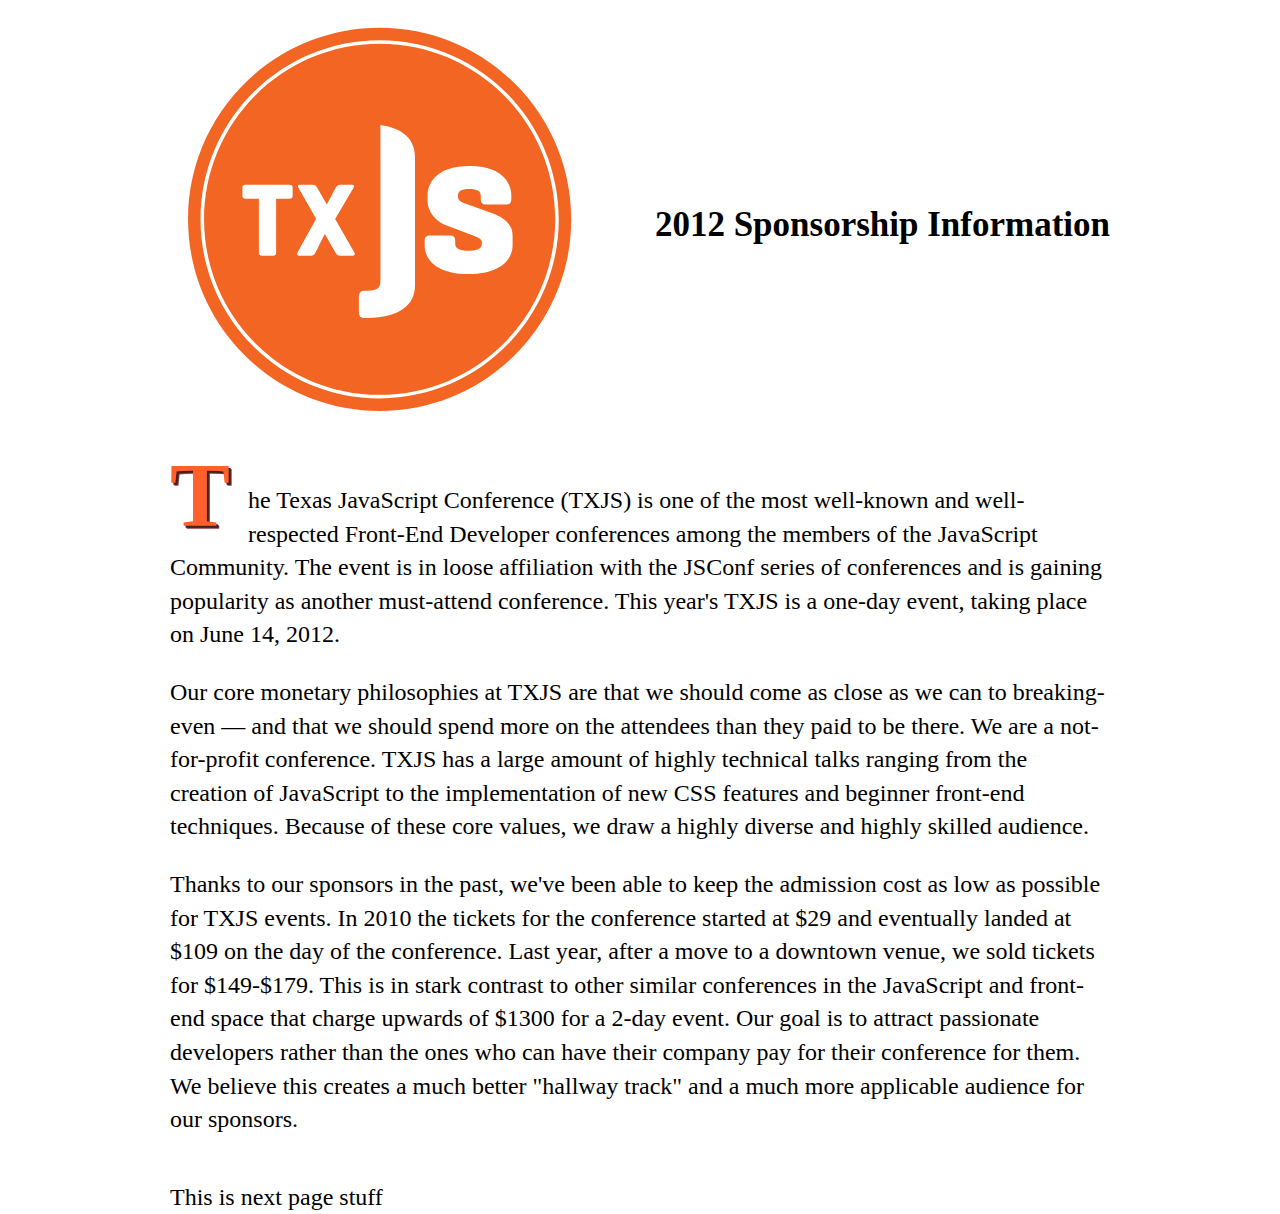
==== sponsordoc/index.html @ 835ea8bd "Adding sponsor doc to site folder" ====
<!DocType html>
<html lang="en">
  <head>
    <meta charset=utf-8 />
    <title>Sponsor doc</title>
    <style text="text/css">
      body {
        width: 960px;
        margin: 0 auto;
        font-family: "geogrotesque";
        font-weight: 300;
        font-size: 24px;
        line-height:1.4;
      }
      #txjslogo {
        width: 400px;
        height: 400px;
        margin: 20px;
        float: left;
        display: block;
        -webkit-transition:all 0.5s ease-out;
        -moz-transition:all 0.5s ease-out;
        -ms-transition:all 0.5s ease-out;
        -o-transition:all 0.5s ease-out;
        transition:all 0.5s ease-out;
      }
      #txjslogo:hover {
        -webkit-transform:rotate(360deg);
        -moz-transform:rotate(360deg);
        -ms-transform:rotate(360deg);
        -o-transform:rotate(360deg);
        transform:rotate(360deg);
      }
      h1 {
        margin-top: 200px;
        display: block;
        float: right;
        font-size: 35px;
        padding-right: 10px;
      }
      #top {
        clear: both;
        padding: 20px 10px;
      }
      #types {
        clear: both;
        padding: 0 10px;
      }
      #firstp:first-letter {
        font-size:      375%;
        float:          left;
        margin-right:   0.2em;
        margin-top: -51px;
        margin-bottom:-30px;
        color:#FF602C;
        font-weight: bold;
        text-shadow: 2px 2px 0 #451F1F, 3px 3px 0 #893E3E;
      }
      .pbr {
        page-break-after: always;
      }
    </style>
  </head>
  <body>
    <svg version="1.1" id="txjslogo" xmlns="http://www.w3.org/2000/svg" xmlns:xlink="http://www.w3.org/1999/xlink" x="0px" y="0px"
         width="400px" height="400px" viewBox="0 0 197.14 197.15" enable-background="new 0 0 197.14 197.15" xml:space="preserve">
      <g>
              <path fill="#FFFFFF" d="M98.392-0.344c-54.437,0-98.571,44.13-98.571,98.571c0,54.44,44.135,98.57,98.571,98.57
                      c54.44,0,98.571-44.13,98.571-98.57C196.963,43.786,152.832-0.344,98.392-0.344"/>
              <path fill="#F26522" d="M98.392,3.799c-52.148,0-94.428,42.275-94.428,94.428c0,52.15,42.279,94.426,94.428,94.426
                      c52.152,0,94.428-42.276,94.428-94.426C192.819,46.074,150.544,3.799,98.392,3.799 M98.392,186.503
                      c-48.753,0-88.275-39.523-88.275-88.278S49.638,9.949,98.392,9.947c48.754,0.002,88.275,39.524,88.279,88.278
                      C186.667,146.979,147.146,186.503,98.392,186.503 M159.58,37.037c-15.66-15.66-37.29-25.345-61.188-25.345
                      c-23.898,0.002-45.524,9.685-61.188,25.345C21.543,52.7,11.862,74.328,11.862,98.225c0,23.899,9.681,45.525,25.341,61.191
                      c15.664,15.66,37.29,25.343,61.188,25.343s45.528-9.683,61.188-25.343c15.659-15.666,25.343-37.292,25.343-61.191
                      C184.923,74.328,175.239,52.7,159.58,37.037 M55.512,86.597c0,1.079-0.466,1.492-1.542,1.492h-6.592v26.505
                      c0,1.085-0.36,1.55-1.44,1.55h-5.56c-1.081,0-1.491-0.465-1.491-1.55V88.089h-6.59c-1.082,0-1.543-0.413-1.543-1.492v-4.014
                      c0-1.082,0.461-1.442,1.543-1.442H53.97c1.076,0,1.542,0.361,1.542,1.442V86.597z M85.158,116.144h-6.383
                      c-1.083,0-1.699-0.725-2.163-1.55l-5.25-9.106l-4.581,9.106c-0.411,0.825-1.083,1.55-2.161,1.55h-5.973
                      c-1.032,0-1.083-0.981-0.617-1.803l9.06-16.37l-8.649-15.133c-0.514-0.875-0.461-1.698,0.617-1.698h6.385
                      c1.081,0,1.698,0.616,2.213,1.542l4.682,8.237l4.376-8.237c0.465-0.874,1.133-1.542,2.213-1.542H84.8
                      c1.078,0,1.234,0.668,0.718,1.542L76.46,98.076l9.469,16.518C86.39,115.419,86.24,116.144,85.158,116.144 M115.815,130.792
                      c0,9.805-7.842,16.099-23.425,16.099h-1.135c-2.167,0-3.094-0.825-3.094-2.992v-7.326c0-2.167,0.927-3.096,3.094-3.096h1.135
                      c4.229,0,6.399-1.135,6.399-4.542V69.294c0-0.029-0.004-0.055-0.004-0.081V51.761c11.32,1.536,17.029,7.325,17.029,15.676V130.792z
                       M142.147,125.222c-15.789,0-21.563-7.225-21.563-14.035v-2.165c0-1.96,0.721-2.785,2.782-2.785h9.493
                      c2.067,0,2.788,0.825,2.788,2.785v1.443c0,2.785,3.402,3.304,6.5,3.304s6.606-0.519,6.606-3.304v-0.929
                      c0-1.34-0.826-1.959-4.024-3.197l-14.551-5.571c-3.82-1.447-8.154-6.192-8.154-11.25v-2.888c0-6.81,4.955-14.652,20.64-14.652
                      c15.684,0,20.637,7.842,20.637,14.652v1.444c0,2.064-0.721,2.89-2.888,2.89h-9.392c-2.063,0-2.784-0.826-2.784-2.89v-1.444
                      c0-2.787-2.788-3.303-5.675-3.303c-2.891,0-5.574,0.516-5.574,3.303v0.516c0,1.548,1.136,2.372,2.167,2.787l14.448,5.159
                      c6.911,2.478,10.318,6.19,10.318,11.146v4.95C163.922,117.997,157.938,125.222,142.147,125.222"/>
      </g>
    </svg>
    <h1>2012 Sponsorship Information</h1>
    <div id="top" class="pbr">
      <p id="firstp">
      The Texas JavaScript Conference (TXJS) is one of the most well-known and well-respected Front-End Developer conferences
      among the members of the JavaScript Community. The event is in loose affiliation with the JSConf series of conferences and is gaining
      popularity as another must-attend conference. This year's TXJS is a one-day event, taking place on <b>June 14, 2012</b>.
      </p>
      <p>
      Our core monetary philosophies at TXJS are that we should come as close as we can to breaking-even &mdash; and that we should spend more
      on the attendees than they paid to be there. We are a not-for-profit conference. TXJS has a large amount of highly technical 
      talks ranging from the creation of JavaScript to the implementation of new CSS features and beginner front-end techniques. Because 
      of these core values, we draw a highly diverse and highly skilled audience.
      </p>
      <p>
      Thanks to our sponsors in the past, we've been able to keep the admission cost as low as possible for TXJS events. In 2010
      the tickets for the conference started at $29 and eventually landed at $109 on the day of the conference. Last year, after
      a move to a downtown venue, we sold tickets for $149-$179. This is in stark contrast to other similar conferences in the
      JavaScript and front-end space that charge upwards of $1300 for a 2-day event. Our goal is to attract passionate developers
      rather than the ones who can have their company pay for their conference for them. We believe this creates a much better
      "hallway track" and a much more applicable audience for our sponsors.
      </p>
    </div>
    <div id="types" class="pbr">
      This is next page stuff
    </div>
  </body>
</html>
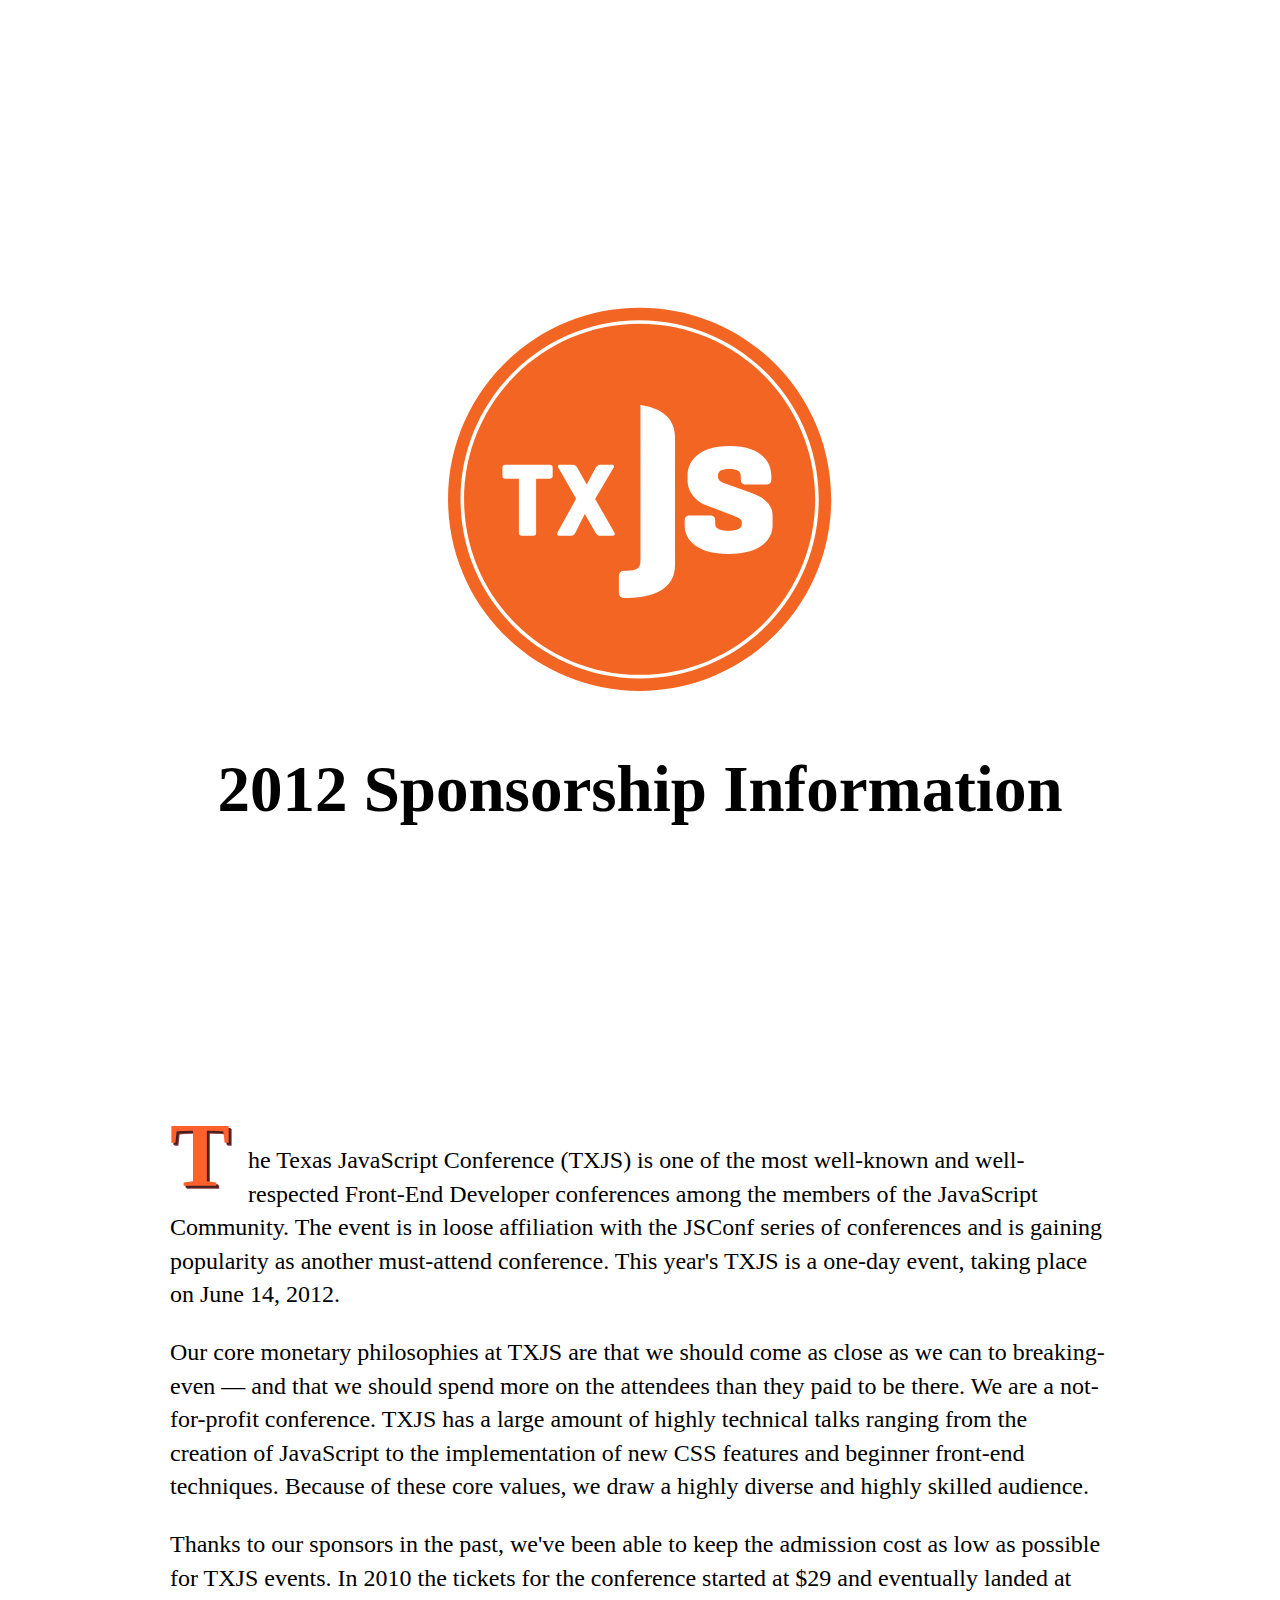
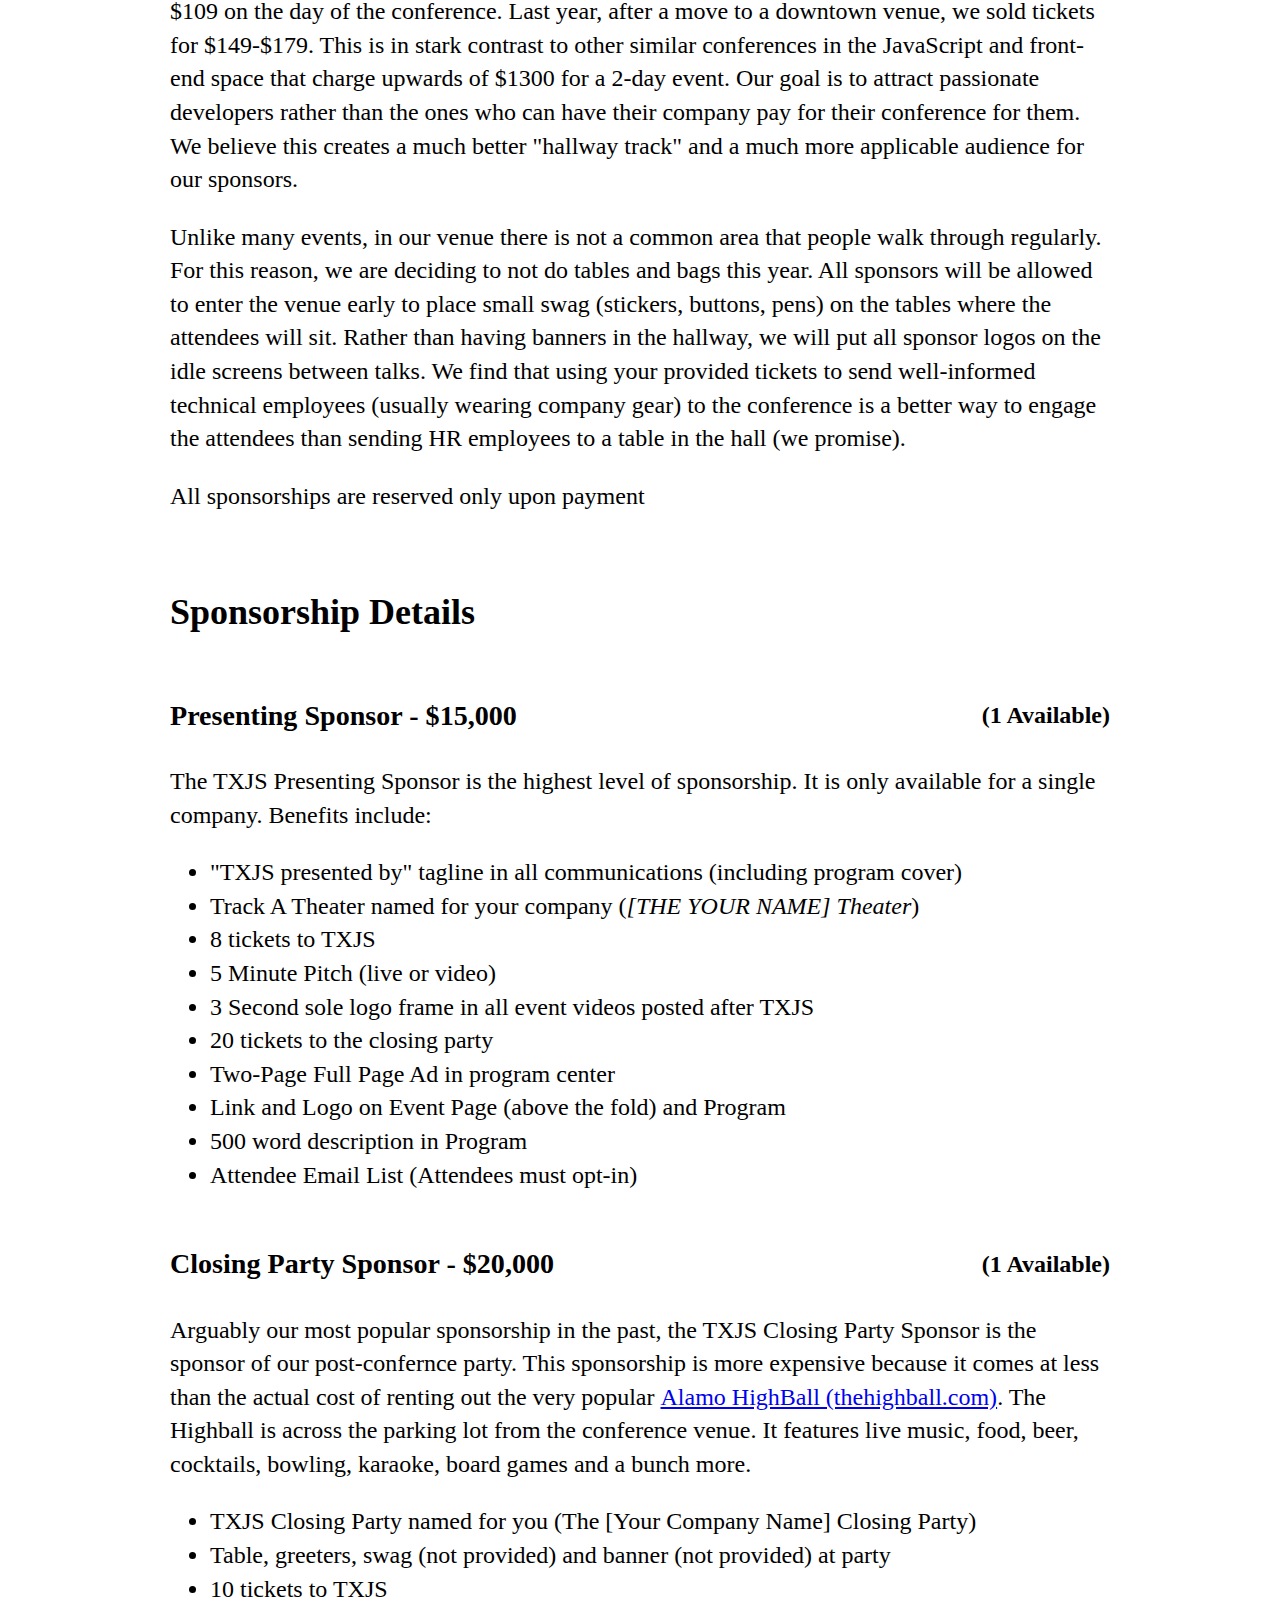
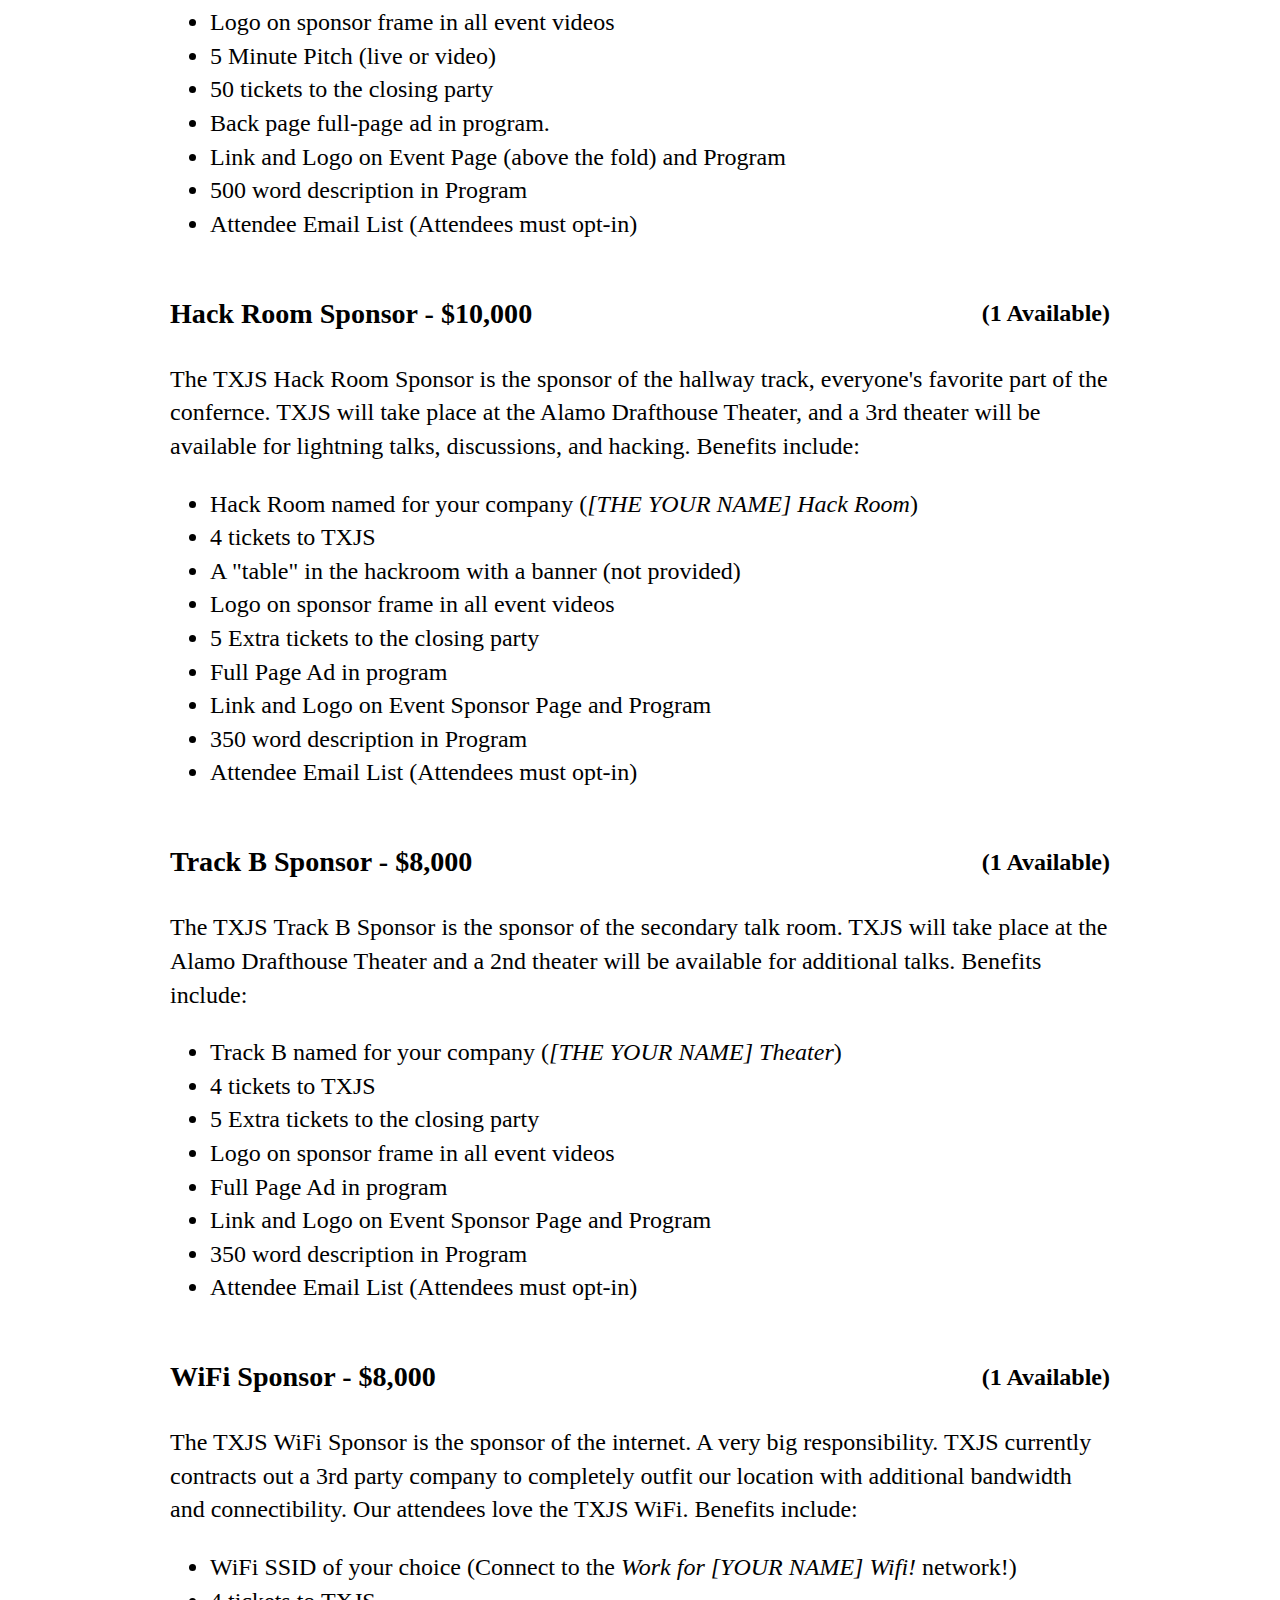
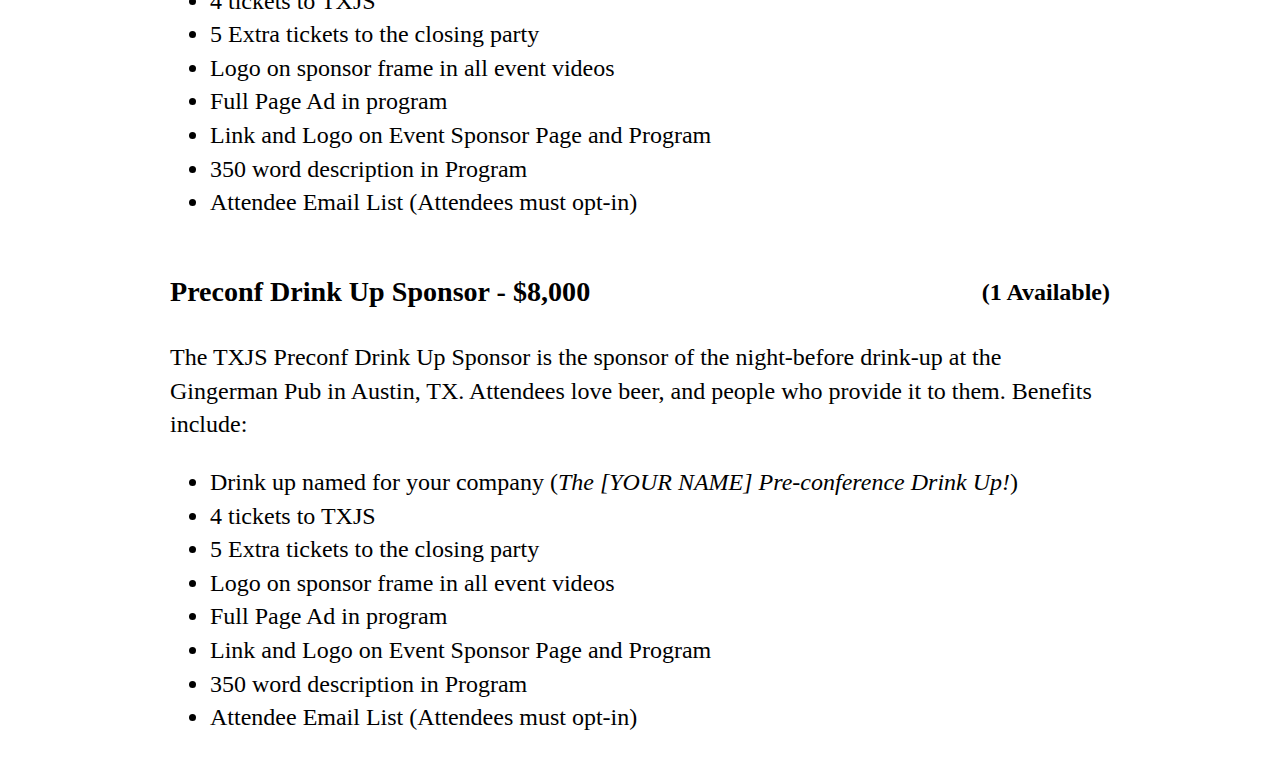
==== commit 1dad7075: "More sponsordoc info" ====
--- a/sponsordoc/index.html
+++ b/sponsordoc/index.html
@@ -15,8 +15,7 @@
       #txjslogo {
         width: 400px;
         height: 400px;
-        margin: 20px;
-        float: left;
+        margin: 20px auto;
         display: block;
         -webkit-transition:all 0.5s ease-out;
         -moz-transition:all 0.5s ease-out;
@@ -32,11 +31,16 @@
         transform:rotate(360deg);
       }
       h1 {
-        margin-top: 200px;
         display: block;
+        font-size: 65px;
+        text-align: center;
+        clear: both;
+      }
+      h3 {
+        float: left;
+      }
+      h4 {
         float: right;
-        font-size: 35px;
-        padding-right: 10px;
       }
       #top {
         clear: both;
@@ -56,41 +60,52 @@
         font-weight: bold;
         text-shadow: 2px 2px 0 #451F1F, 3px 3px 0 #893E3E;
       }
+      #pg1 {
+        display: block;
+        height: 800px;
+        margin-top: 300px;
+      }
+      .type p {
+        clear: both;
+        margin-top: 20px;
+      }
       .pbr {
         page-break-after: always;
       }
     </style>
   </head>
   <body>
-    <svg version="1.1" id="txjslogo" xmlns="http://www.w3.org/2000/svg" xmlns:xlink="http://www.w3.org/1999/xlink" x="0px" y="0px"
-         width="400px" height="400px" viewBox="0 0 197.14 197.15" enable-background="new 0 0 197.14 197.15" xml:space="preserve">
-      <g>
-              <path fill="#FFFFFF" d="M98.392-0.344c-54.437,0-98.571,44.13-98.571,98.571c0,54.44,44.135,98.57,98.571,98.57
-                      c54.44,0,98.571-44.13,98.571-98.57C196.963,43.786,152.832-0.344,98.392-0.344"/>
-              <path fill="#F26522" d="M98.392,3.799c-52.148,0-94.428,42.275-94.428,94.428c0,52.15,42.279,94.426,94.428,94.426
-                      c52.152,0,94.428-42.276,94.428-94.426C192.819,46.074,150.544,3.799,98.392,3.799 M98.392,186.503
-                      c-48.753,0-88.275-39.523-88.275-88.278S49.638,9.949,98.392,9.947c48.754,0.002,88.275,39.524,88.279,88.278
-                      C186.667,146.979,147.146,186.503,98.392,186.503 M159.58,37.037c-15.66-15.66-37.29-25.345-61.188-25.345
-                      c-23.898,0.002-45.524,9.685-61.188,25.345C21.543,52.7,11.862,74.328,11.862,98.225c0,23.899,9.681,45.525,25.341,61.191
-                      c15.664,15.66,37.29,25.343,61.188,25.343s45.528-9.683,61.188-25.343c15.659-15.666,25.343-37.292,25.343-61.191
-                      C184.923,74.328,175.239,52.7,159.58,37.037 M55.512,86.597c0,1.079-0.466,1.492-1.542,1.492h-6.592v26.505
-                      c0,1.085-0.36,1.55-1.44,1.55h-5.56c-1.081,0-1.491-0.465-1.491-1.55V88.089h-6.59c-1.082,0-1.543-0.413-1.543-1.492v-4.014
-                      c0-1.082,0.461-1.442,1.543-1.442H53.97c1.076,0,1.542,0.361,1.542,1.442V86.597z M85.158,116.144h-6.383
-                      c-1.083,0-1.699-0.725-2.163-1.55l-5.25-9.106l-4.581,9.106c-0.411,0.825-1.083,1.55-2.161,1.55h-5.973
-                      c-1.032,0-1.083-0.981-0.617-1.803l9.06-16.37l-8.649-15.133c-0.514-0.875-0.461-1.698,0.617-1.698h6.385
-                      c1.081,0,1.698,0.616,2.213,1.542l4.682,8.237l4.376-8.237c0.465-0.874,1.133-1.542,2.213-1.542H84.8
-                      c1.078,0,1.234,0.668,0.718,1.542L76.46,98.076l9.469,16.518C86.39,115.419,86.24,116.144,85.158,116.144 M115.815,130.792
-                      c0,9.805-7.842,16.099-23.425,16.099h-1.135c-2.167,0-3.094-0.825-3.094-2.992v-7.326c0-2.167,0.927-3.096,3.094-3.096h1.135
-                      c4.229,0,6.399-1.135,6.399-4.542V69.294c0-0.029-0.004-0.055-0.004-0.081V51.761c11.32,1.536,17.029,7.325,17.029,15.676V130.792z
-                       M142.147,125.222c-15.789,0-21.563-7.225-21.563-14.035v-2.165c0-1.96,0.721-2.785,2.782-2.785h9.493
-                      c2.067,0,2.788,0.825,2.788,2.785v1.443c0,2.785,3.402,3.304,6.5,3.304s6.606-0.519,6.606-3.304v-0.929
-                      c0-1.34-0.826-1.959-4.024-3.197l-14.551-5.571c-3.82-1.447-8.154-6.192-8.154-11.25v-2.888c0-6.81,4.955-14.652,20.64-14.652
-                      c15.684,0,20.637,7.842,20.637,14.652v1.444c0,2.064-0.721,2.89-2.888,2.89h-9.392c-2.063,0-2.784-0.826-2.784-2.89v-1.444
-                      c0-2.787-2.788-3.303-5.675-3.303c-2.891,0-5.574,0.516-5.574,3.303v0.516c0,1.548,1.136,2.372,2.167,2.787l14.448,5.159
-                      c6.911,2.478,10.318,6.19,10.318,11.146v4.95C163.922,117.997,157.938,125.222,142.147,125.222"/>
-      </g>
-    </svg>
-    <h1>2012 Sponsorship Information</h1>
+    <div id="pg1" class="pbr">
+      <svg version="1.1" id="txjslogo" xmlns="http://www.w3.org/2000/svg" xmlns:xlink="http://www.w3.org/1999/xlink" x="0px" y="0px"
+           width="400px" height="400px" viewBox="0 0 197.14 197.15" enable-background="new 0 0 197.14 197.15" xml:space="preserve">
+        <g>
+                <path fill="#FFFFFF" d="M98.392-0.344c-54.437,0-98.571,44.13-98.571,98.571c0,54.44,44.135,98.57,98.571,98.57
+                        c54.44,0,98.571-44.13,98.571-98.57C196.963,43.786,152.832-0.344,98.392-0.344"/>
+                <path fill="#F26522" d="M98.392,3.799c-52.148,0-94.428,42.275-94.428,94.428c0,52.15,42.279,94.426,94.428,94.426
+                        c52.152,0,94.428-42.276,94.428-94.426C192.819,46.074,150.544,3.799,98.392,3.799 M98.392,186.503
+                        c-48.753,0-88.275-39.523-88.275-88.278S49.638,9.949,98.392,9.947c48.754,0.002,88.275,39.524,88.279,88.278
+                        C186.667,146.979,147.146,186.503,98.392,186.503 M159.58,37.037c-15.66-15.66-37.29-25.345-61.188-25.345
+                        c-23.898,0.002-45.524,9.685-61.188,25.345C21.543,52.7,11.862,74.328,11.862,98.225c0,23.899,9.681,45.525,25.341,61.191
+                        c15.664,15.66,37.29,25.343,61.188,25.343s45.528-9.683,61.188-25.343c15.659-15.666,25.343-37.292,25.343-61.191
+                        C184.923,74.328,175.239,52.7,159.58,37.037 M55.512,86.597c0,1.079-0.466,1.492-1.542,1.492h-6.592v26.505
+                        c0,1.085-0.36,1.55-1.44,1.55h-5.56c-1.081,0-1.491-0.465-1.491-1.55V88.089h-6.59c-1.082,0-1.543-0.413-1.543-1.492v-4.014
+                        c0-1.082,0.461-1.442,1.543-1.442H53.97c1.076,0,1.542,0.361,1.542,1.442V86.597z M85.158,116.144h-6.383
+                        c-1.083,0-1.699-0.725-2.163-1.55l-5.25-9.106l-4.581,9.106c-0.411,0.825-1.083,1.55-2.161,1.55h-5.973
+                        c-1.032,0-1.083-0.981-0.617-1.803l9.06-16.37l-8.649-15.133c-0.514-0.875-0.461-1.698,0.617-1.698h6.385
+                        c1.081,0,1.698,0.616,2.213,1.542l4.682,8.237l4.376-8.237c0.465-0.874,1.133-1.542,2.213-1.542H84.8
+                        c1.078,0,1.234,0.668,0.718,1.542L76.46,98.076l9.469,16.518C86.39,115.419,86.24,116.144,85.158,116.144 M115.815,130.792
+                        c0,9.805-7.842,16.099-23.425,16.099h-1.135c-2.167,0-3.094-0.825-3.094-2.992v-7.326c0-2.167,0.927-3.096,3.094-3.096h1.135
+                        c4.229,0,6.399-1.135,6.399-4.542V69.294c0-0.029-0.004-0.055-0.004-0.081V51.761c11.32,1.536,17.029,7.325,17.029,15.676V130.792z
+                         M142.147,125.222c-15.789,0-21.563-7.225-21.563-14.035v-2.165c0-1.96,0.721-2.785,2.782-2.785h9.493
+                        c2.067,0,2.788,0.825,2.788,2.785v1.443c0,2.785,3.402,3.304,6.5,3.304s6.606-0.519,6.606-3.304v-0.929
+                        c0-1.34-0.826-1.959-4.024-3.197l-14.551-5.571c-3.82-1.447-8.154-6.192-8.154-11.25v-2.888c0-6.81,4.955-14.652,20.64-14.652
+                        c15.684,0,20.637,7.842,20.637,14.652v1.444c0,2.064-0.721,2.89-2.888,2.89h-9.392c-2.063,0-2.784-0.826-2.784-2.89v-1.444
+                        c0-2.787-2.788-3.303-5.675-3.303c-2.891,0-5.574,0.516-5.574,3.303v0.516c0,1.548,1.136,2.372,2.167,2.787l14.448,5.159
+                        c6.911,2.478,10.318,6.19,10.318,11.146v4.95C163.922,117.997,157.938,125.222,142.147,125.222"/>
+        </g>
+      </svg>
+      <h1>2012 Sponsorship Information</h1>
+    </div>
     <div id="top" class="pbr">
       <p id="firstp">
       The Texas JavaScript Conference (TXJS) is one of the most well-known and well-respected Front-End Developer conferences
@@ -111,9 +126,138 @@
       rather than the ones who can have their company pay for their conference for them. We believe this creates a much better
       "hallway track" and a much more applicable audience for our sponsors.
       </p>
+      <p>
+      Unlike many events, in our venue there is not a common area that people walk through regularly. For this reason, we are deciding
+      to not do tables and bags this year. All sponsors will be allowed to enter the venue early to place small swag (stickers, buttons, pens)
+      on the tables where the attendees will sit. Rather than having banners in the hallway, we will put all sponsor logos on the idle screens
+      between talks. We find that using your provided tickets to send well-informed technical employees (usually wearing company gear) to the
+      conference is a better way to engage the attendees than sending HR employees to a table in the hall (we promise).
+      </p>
+      <p>
+      All sponsorships are reserved only upon payment
+      </p>
     </div>
     <div id="types" class="pbr">
-      This is next page stuff
+      <h2>Sponsorship Details</h2>
+
+      <div class="type">
+        <h3>Presenting Sponsor - $15,000</h3>
+        <h4>(1 Available)</h4>
+
+        <p>The TXJS <strong>Presenting Sponsor</strong> is the highest level of sponsorship. It is only
+        available for a single company. Benefits include:</p>
+        <ul>
+          <li>"TXJS presented by" tagline in all communications (including program cover)</li>
+          <li>Track A Theater named for your company (<em>[THE YOUR NAME] Theater</em>)</li>
+          <li>8 tickets to TXJS</li>
+          <li>5 Minute Pitch (live or video)</li>
+          <li>3 Second sole logo frame in all event videos posted after TXJS</li>
+          <li>20 tickets to the closing party</li>
+          <li>Two-Page Full Page Ad in program center</li>
+          <li>Link and Logo on Event Page (above the fold) and Program</li>
+          <li>500 word description in Program</li>
+          <li>Attendee Email List (Attendees must opt-in)</li>
+        </ul>
+      </div>
+
+      <div class="type">
+        <h3>Closing Party Sponsor - $20,000</h3>
+        <h4>(1 Available)</h4>
+
+        <p>Arguably our most popular sponsorship in the past, the TXJS <strong>Closing Party Sponsor</strong> is the sponsor of our post-confernce
+        party. This sponsorship is more expensive because it comes at less than the <strong>actual cost</strong> of renting
+        out the very popular <a href="http://www.thehighball.com/"><strong>Alamo HighBall (thehighball.com)</strong></a>. The Highball
+        is across the parking lot from the conference venue. It features live music, food, beer, cocktails, bowling,
+        karaoke, board games and a bunch more.</p>
+        <ul>
+          <li>TXJS Closing Party named for you (The [Your Company Name] Closing Party)</li>
+          <li>Table, greeters, swag (not provided) and banner (not provided) at party</li>
+          <li>10 tickets to TXJS</li>
+          <li>Logo on sponsor frame in all event videos</li>
+          <li>5 Minute Pitch (live or video)</li>
+          <li>50 tickets to the closing party</li>
+          <li>Back page full-page ad in program.</li>
+          <li>Link and Logo on Event Page (above the fold) and Program</li>
+          <li>500 word description in Program</li>
+          <li>Attendee Email List (Attendees must opt-in)</li>
+        </ul>
+      </div>
+
+      <div class="type">
+        <h3>Hack Room Sponsor - $10,000</h3>
+        <h4>(1 Available)</h4>
+
+        <p>The TXJS <strong>Hack Room Sponsor</strong> is the sponsor of the hallway track, everyone's
+        favorite part of the confernce. TXJS will take place at the Alamo Drafthouse Theater, and a 3rd
+        theater will be available for lightning talks, discussions, and hacking. Benefits include:</p>
+        <ul>
+          <li>Hack Room named for your company (<em>[THE YOUR NAME] Hack Room</em>)</li>
+          <li>4 tickets to TXJS</li>
+          <li>A "table" in the hackroom with a banner (not provided)</li>
+          <li>Logo on sponsor frame in all event videos</li>
+          <li>5 Extra tickets to the closing party</li>
+          <li>Full Page Ad in program</li>
+          <li>Link and Logo on Event Sponsor Page and Program</li>
+          <li>350 word description in Program</li>
+          <li>Attendee Email List (Attendees must opt-in)</li>
+        </ul>
+      </div>
+
+      <div class="type pbr">
+        <h3>Track B Sponsor - $8,000</h3>
+        <h4>(1 Available)</h4>
+
+        <p>The TXJS <strong>Track B Sponsor</strong> is the sponsor of the secondary talk room. TXJS 
+        will take place at the Alamo Drafthouse Theater and a 2nd theater will be available for 
+        additional talks. Benefits include:</p>
+        <ul>
+          <li>Track B named for your company (<em>[THE YOUR NAME] Theater</em>)</li>
+          <li>4 tickets to TXJS</li>
+          <li>5 Extra tickets to the closing party</li>
+          <li>Logo on sponsor frame in all event videos</li>
+          <li>Full Page Ad in program</li>
+          <li>Link and Logo on Event Sponsor Page and Program</li>
+          <li>350 word description in Program</li>
+          <li>Attendee Email List (Attendees must opt-in)</li>
+        </ul>
+      </div>
+
+      <div class="type">
+        <h3>WiFi Sponsor - $8,000</h3>
+        <h4>(1 Available)</h4>
+
+        <p>The TXJS <strong>WiFi Sponsor</strong> is the sponsor of <strong>the internet</strong>. A very big responsibility.
+        TXJS currently contracts out a 3rd party company to completely outfit our location with additional
+        bandwidth and connectibility. Our attendees love the TXJS WiFi. Benefits include:</p>
+        <ul>
+          <li>WiFi SSID of your choice (Connect to the <strong><em>Work for [YOUR NAME] Wifi!</em></strong> network!)</li>
+          <li>4 tickets to TXJS</li>
+          <li>5 Extra tickets to the closing party</li>
+          <li>Logo on sponsor frame in all event videos</li>
+          <li>Full Page Ad in program</li>
+          <li>Link and Logo on Event Sponsor Page and Program</li>
+          <li>350 word description in Program</li>
+          <li>Attendee Email List (Attendees must opt-in)</li>
+        </ul>
+      </div>
+
+      <div class="type">
+        <h3>Preconf Drink Up Sponsor - $8,000</h3>
+        <h4>(1 Available)</h4>
+
+        <p>The TXJS <strong>Preconf Drink Up Sponsor</strong> is the sponsor of the night-before drink-up
+        at the Gingerman Pub in Austin, TX. Attendees love beer, and people who provide it to them. Benefits include:</p>
+        <ul>
+          <li>Drink up named for your company (<em>The [YOUR NAME] Pre-conference Drink Up!</em>)</li>
+          <li>4 tickets to TXJS</li>
+          <li>5 Extra tickets to the closing party</li>
+          <li>Logo on sponsor frame in all event videos</li>
+          <li>Full Page Ad in program</li>
+          <li>Link and Logo on Event Sponsor Page and Program</li>
+          <li>350 word description in Program</li>
+          <li>Attendee Email List (Attendees must opt-in)</li>
+        </ul>
+      </div>
     </div>
   </body>
 </html>
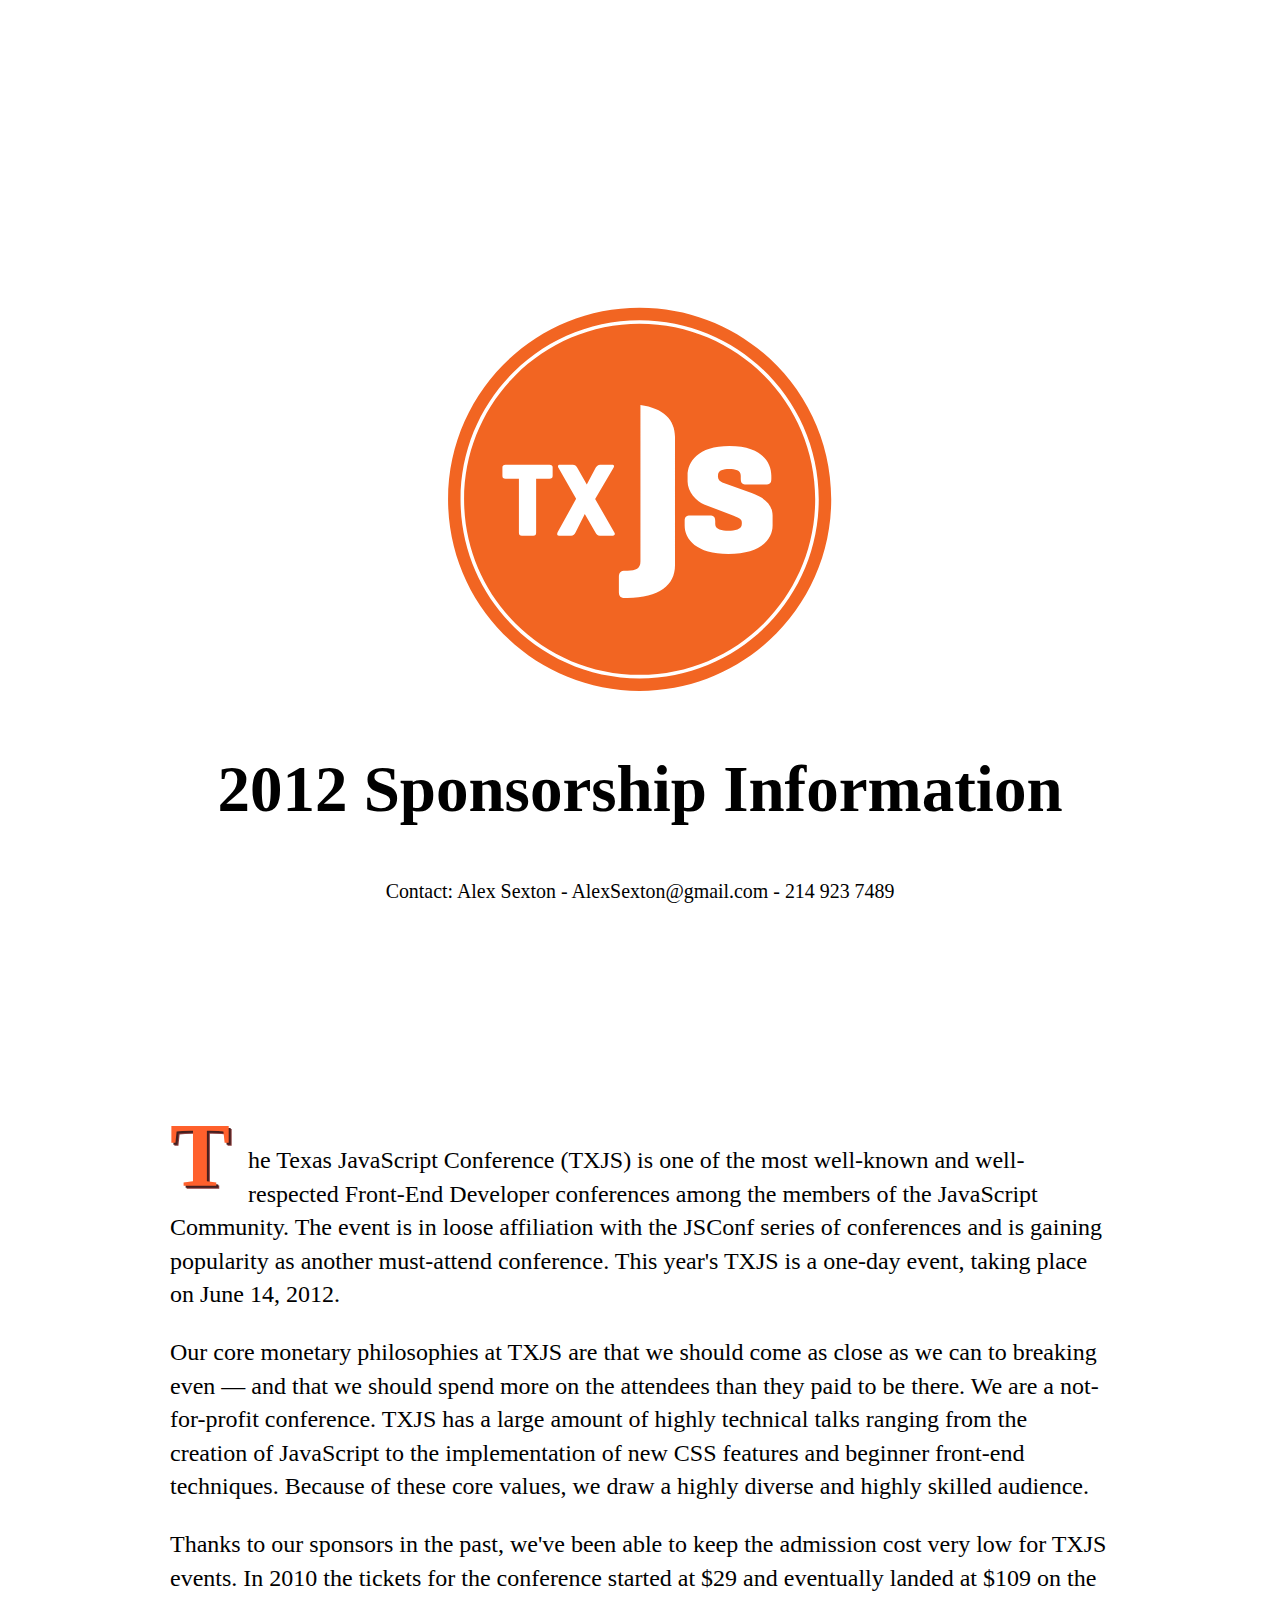
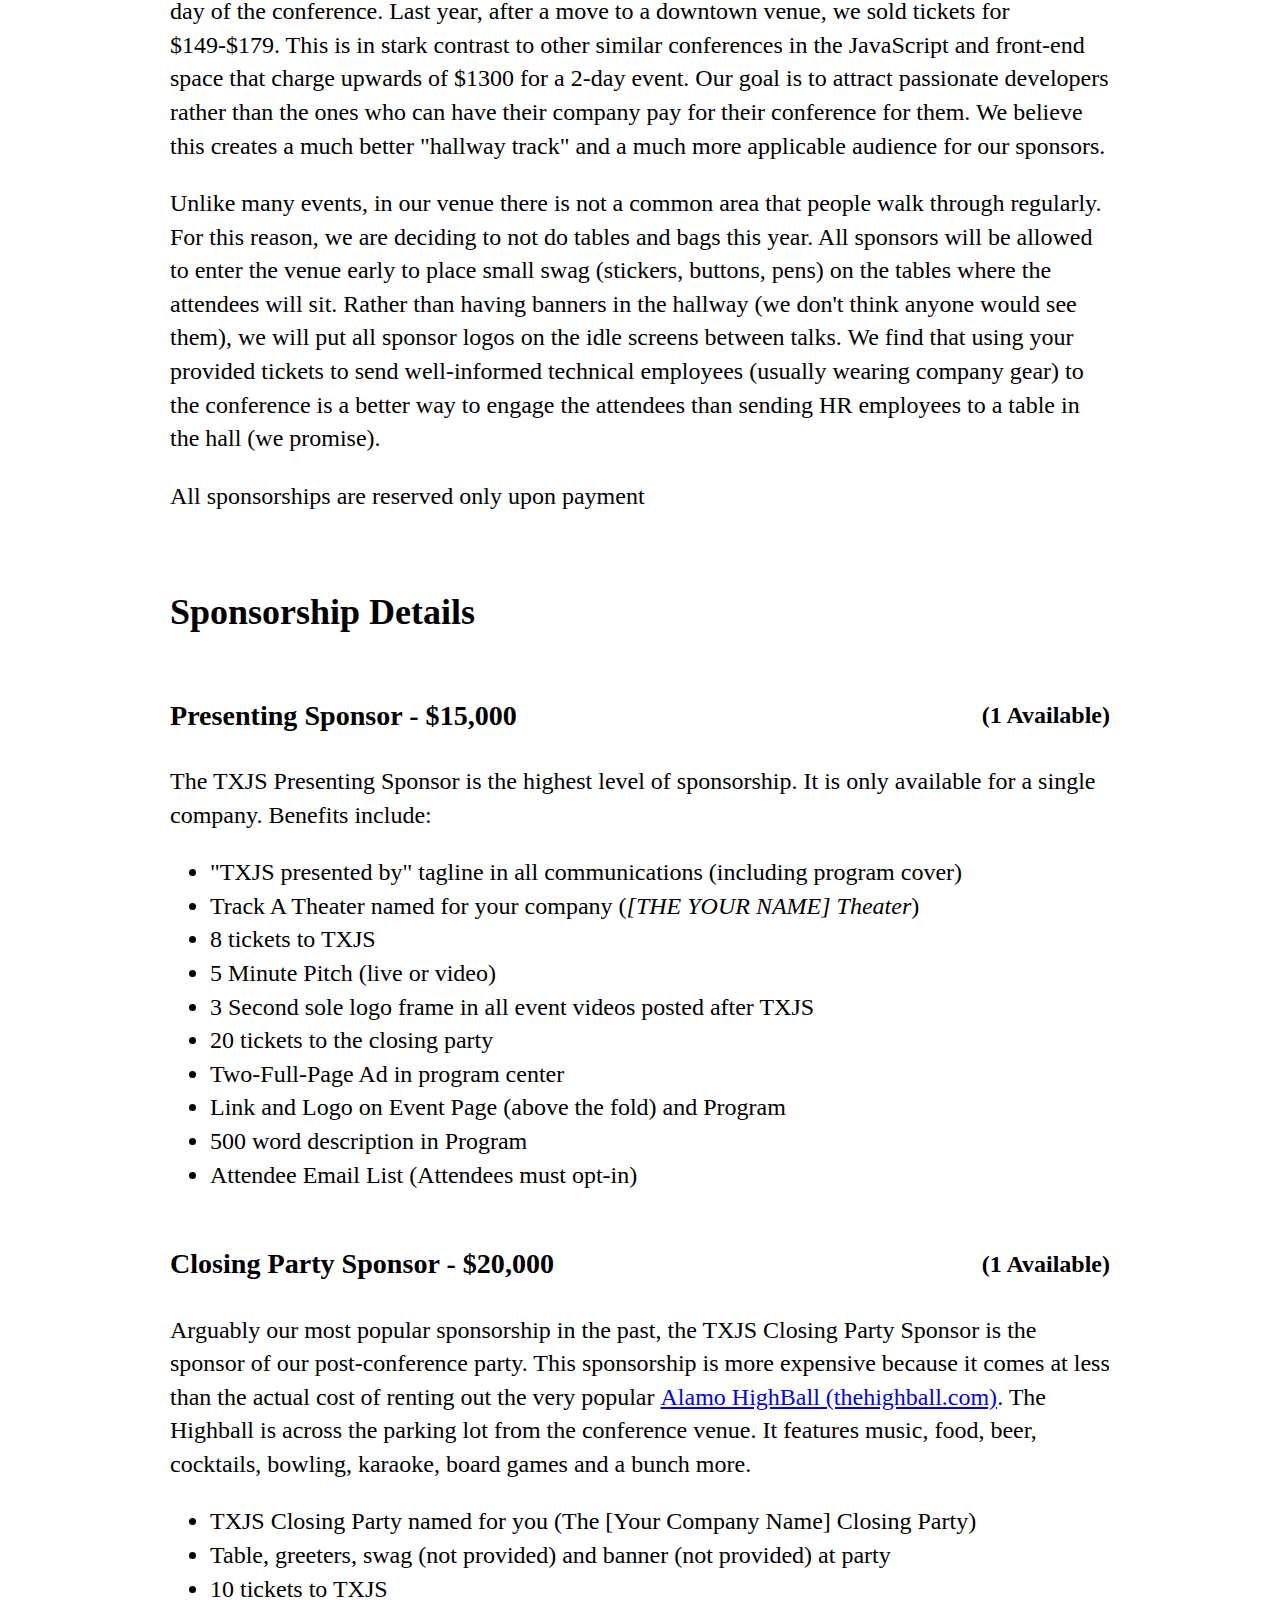
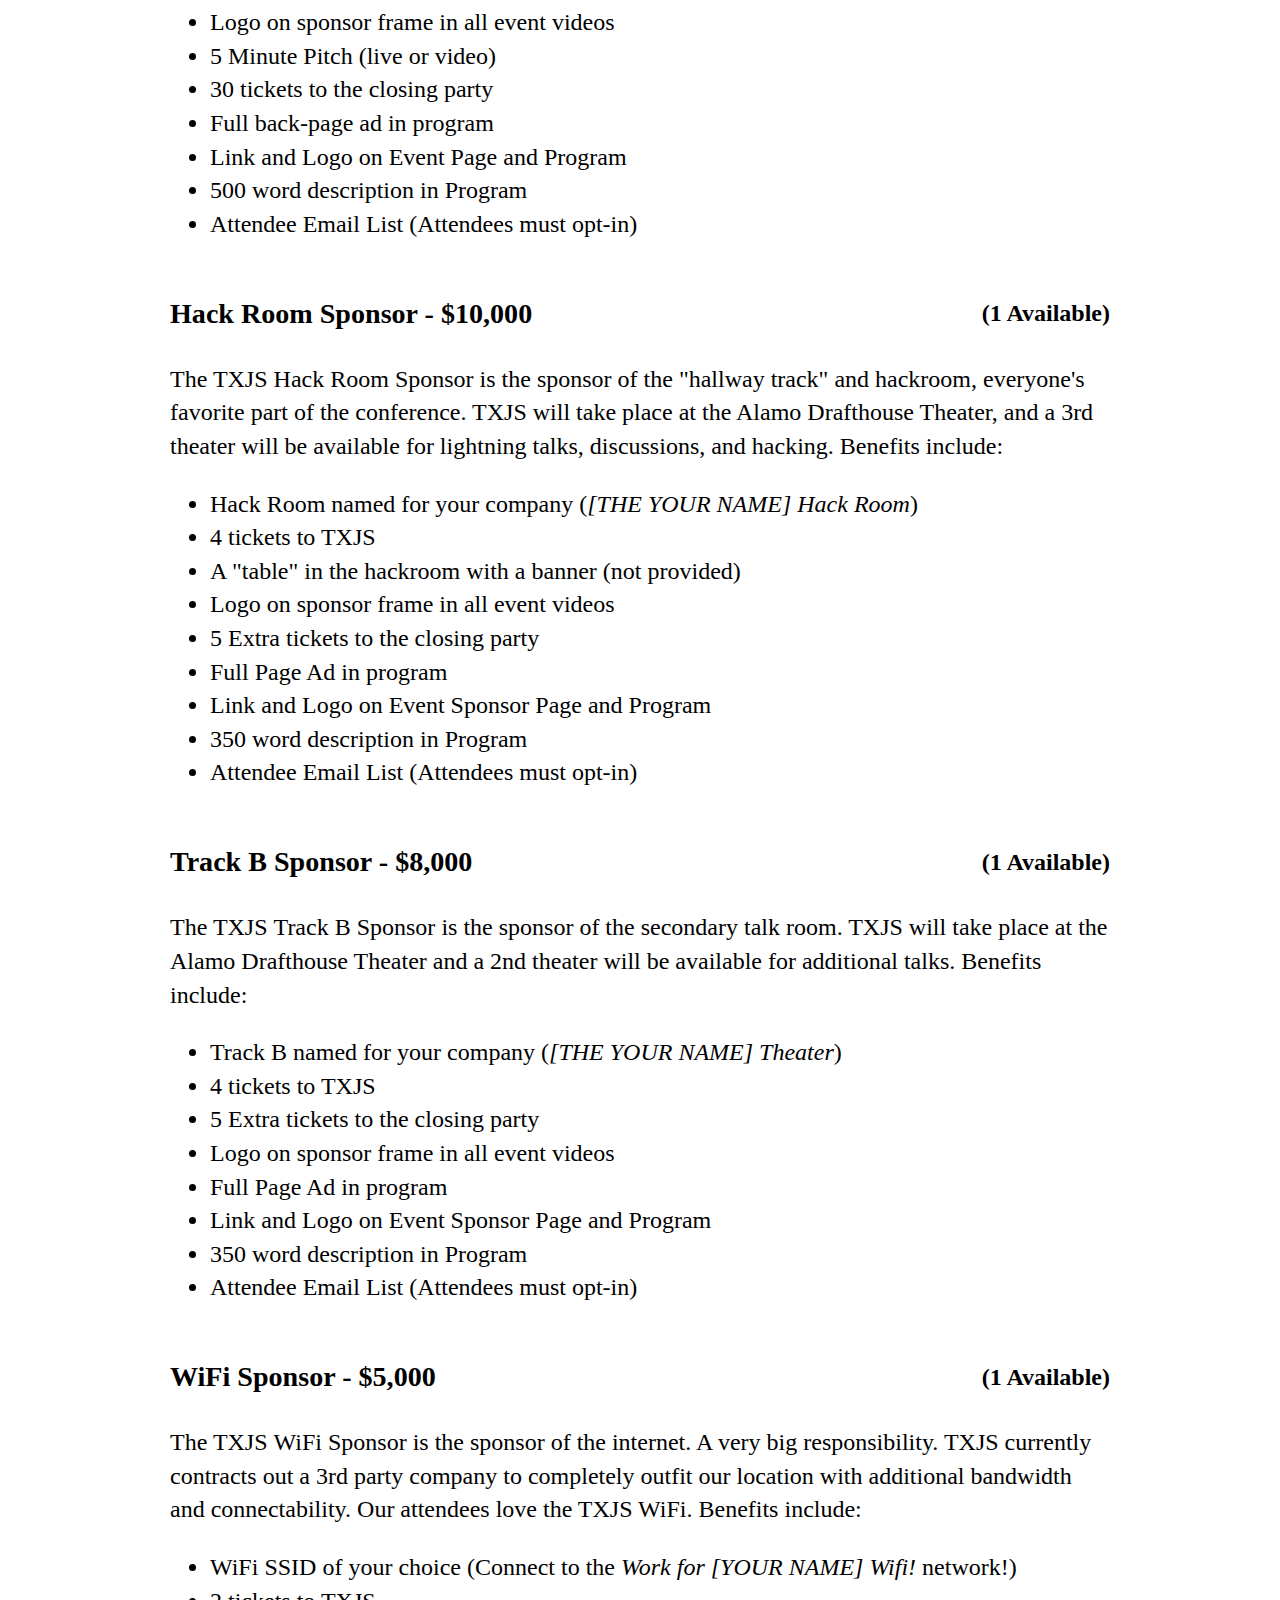
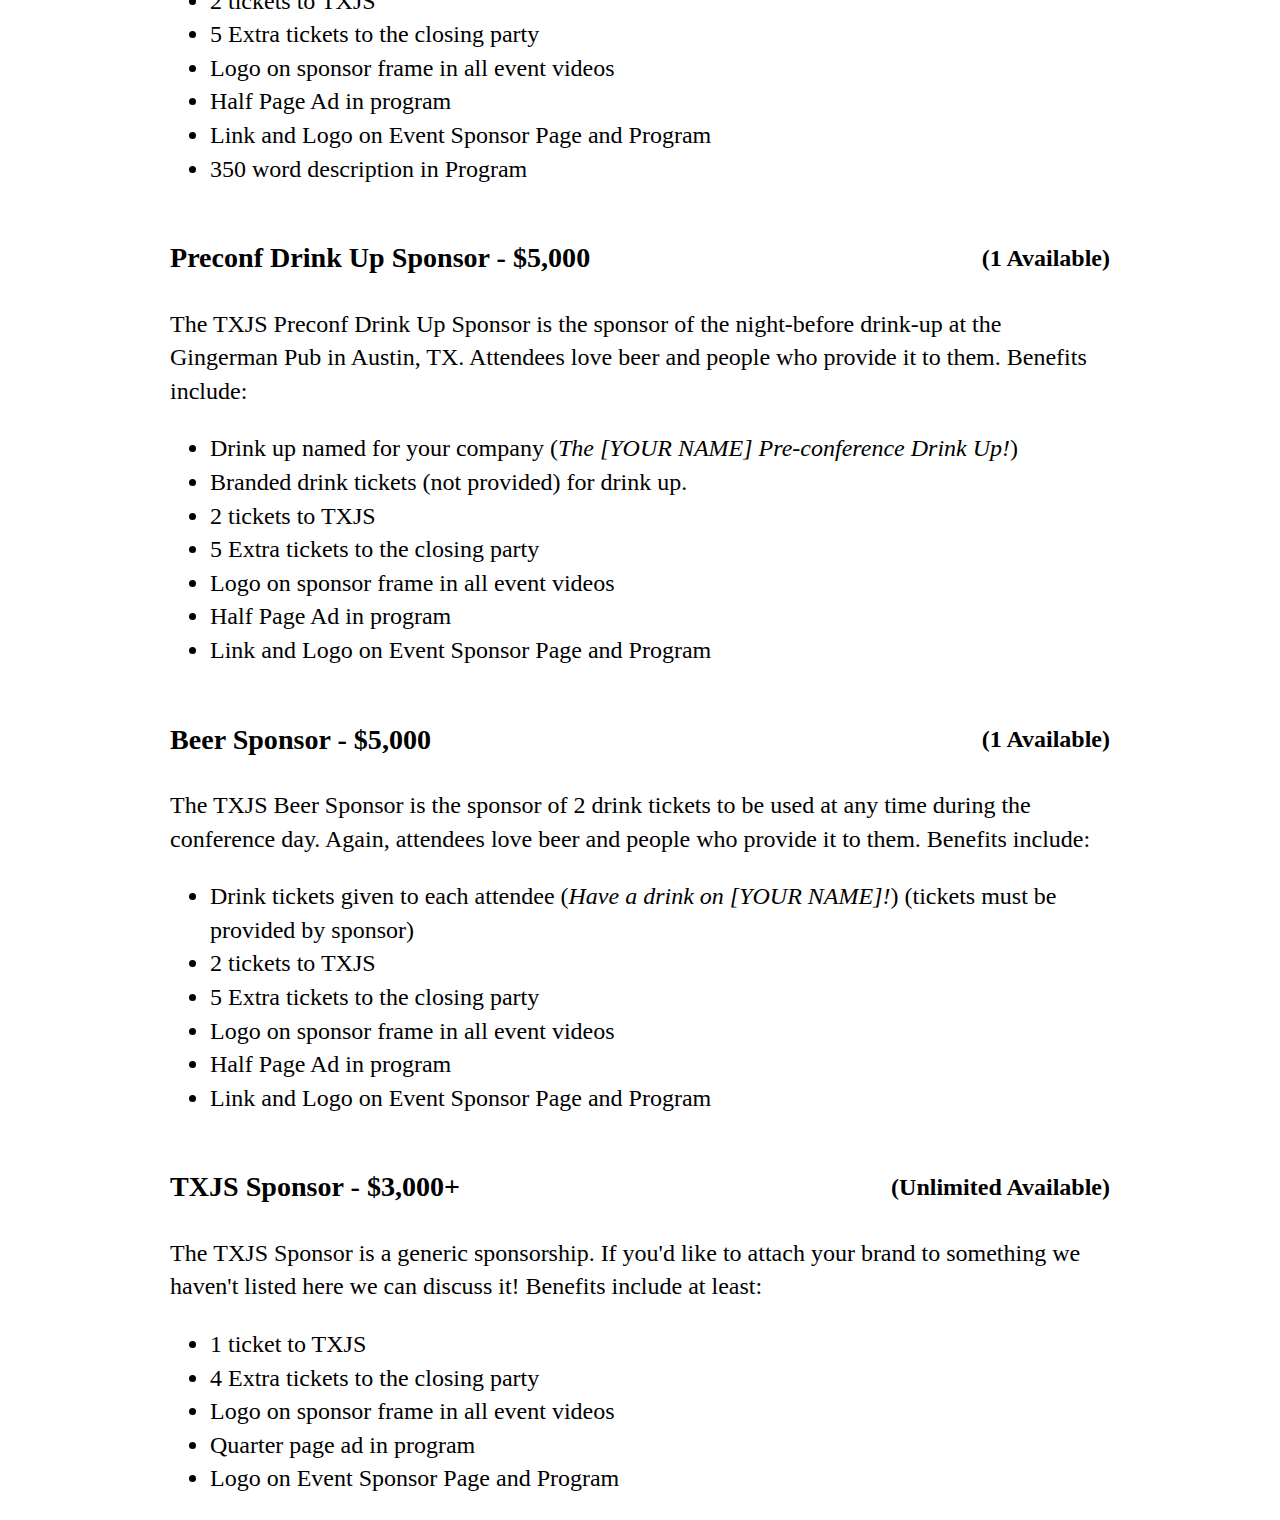
==== commit 6c8c51bb: "finishing stuff" ====
--- a/sponsordoc/index.html
+++ b/sponsordoc/index.html
@@ -41,6 +41,10 @@
       }
       h4 {
         float: right;
+      }
+      h5 {
+        font-weight: normal;
+        text-align: center;
       }
       #top {
         clear: both;
@@ -105,6 +109,7 @@
         </g>
       </svg>
       <h1>2012 Sponsorship Information</h1>
+      <h5>Contact: Alex Sexton - AlexSexton@gmail.com - 214 923 7489</h5>
     </div>
     <div id="top" class="pbr">
       <p id="firstp">
@@ -113,13 +118,13 @@
       popularity as another must-attend conference. This year's TXJS is a one-day event, taking place on <b>June 14, 2012</b>.
       </p>
       <p>
-      Our core monetary philosophies at TXJS are that we should come as close as we can to breaking-even &mdash; and that we should spend more
+      Our core monetary philosophies at TXJS are that we should come as close as we can to breaking even &mdash; and that we should spend more
       on the attendees than they paid to be there. We are a not-for-profit conference. TXJS has a large amount of highly technical 
       talks ranging from the creation of JavaScript to the implementation of new CSS features and beginner front-end techniques. Because 
       of these core values, we draw a highly diverse and highly skilled audience.
       </p>
       <p>
-      Thanks to our sponsors in the past, we've been able to keep the admission cost as low as possible for TXJS events. In 2010
+      Thanks to our sponsors in the past, we've been able to keep the admission cost very low for TXJS events. In 2010
       the tickets for the conference started at $29 and eventually landed at $109 on the day of the conference. Last year, after
       a move to a downtown venue, we sold tickets for $149-$179. This is in stark contrast to other similar conferences in the
       JavaScript and front-end space that charge upwards of $1300 for a 2-day event. Our goal is to attract passionate developers
@@ -129,9 +134,9 @@
       <p>
       Unlike many events, in our venue there is not a common area that people walk through regularly. For this reason, we are deciding
       to not do tables and bags this year. All sponsors will be allowed to enter the venue early to place small swag (stickers, buttons, pens)
-      on the tables where the attendees will sit. Rather than having banners in the hallway, we will put all sponsor logos on the idle screens
-      between talks. We find that using your provided tickets to send well-informed technical employees (usually wearing company gear) to the
-      conference is a better way to engage the attendees than sending HR employees to a table in the hall (we promise).
+      on the tables where the attendees will sit. Rather than having banners in the hallway (we don't think anyone would see them), we will put
+      all sponsor logos on the idle screens between talks. We find that using your provided tickets to send well-informed technical employees 
+      (usually wearing company gear) to the conference is a better way to engage the attendees than sending HR employees to a table in the hall (we promise).
       </p>
       <p>
       All sponsorships are reserved only upon payment
@@ -153,7 +158,7 @@
           <li>5 Minute Pitch (live or video)</li>
           <li>3 Second sole logo frame in all event videos posted after TXJS</li>
           <li>20 tickets to the closing party</li>
-          <li>Two-Page Full Page Ad in program center</li>
+          <li>Two-Full-Page Ad in program center</li>
           <li>Link and Logo on Event Page (above the fold) and Program</li>
           <li>500 word description in Program</li>
           <li>Attendee Email List (Attendees must opt-in)</li>
@@ -164,10 +169,10 @@
         <h3>Closing Party Sponsor - $20,000</h3>
         <h4>(1 Available)</h4>
 
-        <p>Arguably our most popular sponsorship in the past, the TXJS <strong>Closing Party Sponsor</strong> is the sponsor of our post-confernce
+        <p>Arguably our most popular sponsorship in the past, the TXJS <strong>Closing Party Sponsor</strong> is the sponsor of our post-conference
         party. This sponsorship is more expensive because it comes at less than the <strong>actual cost</strong> of renting
         out the very popular <a href="http://www.thehighball.com/"><strong>Alamo HighBall (thehighball.com)</strong></a>. The Highball
-        is across the parking lot from the conference venue. It features live music, food, beer, cocktails, bowling,
+        is across the parking lot from the conference venue. It features music, food, beer, cocktails, bowling,
         karaoke, board games and a bunch more.</p>
         <ul>
           <li>TXJS Closing Party named for you (The [Your Company Name] Closing Party)</li>
@@ -175,9 +180,9 @@
           <li>10 tickets to TXJS</li>
           <li>Logo on sponsor frame in all event videos</li>
           <li>5 Minute Pitch (live or video)</li>
-          <li>50 tickets to the closing party</li>
-          <li>Back page full-page ad in program.</li>
-          <li>Link and Logo on Event Page (above the fold) and Program</li>
+          <li>30 tickets to the closing party</li>
+          <li>Full back-page ad in program</li>
+          <li>Link and Logo on Event Page and Program</li>
           <li>500 word description in Program</li>
           <li>Attendee Email List (Attendees must opt-in)</li>
         </ul>
@@ -187,8 +192,8 @@
         <h3>Hack Room Sponsor - $10,000</h3>
         <h4>(1 Available)</h4>
 
-        <p>The TXJS <strong>Hack Room Sponsor</strong> is the sponsor of the hallway track, everyone's
-        favorite part of the confernce. TXJS will take place at the Alamo Drafthouse Theater, and a 3rd
+        <p>The TXJS <strong>Hack Room Sponsor</strong> is the sponsor of the "hallway track" and hackroom, everyone's
+        favorite part of the conference. TXJS will take place at the Alamo Drafthouse Theater, and a 3rd
         theater will be available for lightning talks, discussions, and hacking. Benefits include:</p>
         <ul>
           <li>Hack Room named for your company (<em>[THE YOUR NAME] Hack Room</em>)</li>
@@ -223,41 +228,71 @@
       </div>
 
       <div class="type">
-        <h3>WiFi Sponsor - $8,000</h3>
+        <h3>WiFi Sponsor - $5,000</h3>
         <h4>(1 Available)</h4>
 
         <p>The TXJS <strong>WiFi Sponsor</strong> is the sponsor of <strong>the internet</strong>. A very big responsibility.
         TXJS currently contracts out a 3rd party company to completely outfit our location with additional
-        bandwidth and connectibility. Our attendees love the TXJS WiFi. Benefits include:</p>
+        bandwidth and connectability. Our attendees love the TXJS WiFi. Benefits include:</p>
         <ul>
           <li>WiFi SSID of your choice (Connect to the <strong><em>Work for [YOUR NAME] Wifi!</em></strong> network!)</li>
-          <li>4 tickets to TXJS</li>
-          <li>5 Extra tickets to the closing party</li>
-          <li>Logo on sponsor frame in all event videos</li>
-          <li>Full Page Ad in program</li>
+          <li>2 tickets to TXJS</li>
+          <li>5 Extra tickets to the closing party</li>
+          <li>Logo on sponsor frame in all event videos</li>
+          <li>Half Page Ad in program</li>
           <li>Link and Logo on Event Sponsor Page and Program</li>
           <li>350 word description in Program</li>
-          <li>Attendee Email List (Attendees must opt-in)</li>
-        </ul>
-      </div>
-
-      <div class="type">
-        <h3>Preconf Drink Up Sponsor - $8,000</h3>
+        </ul>
+      </div>
+
+      <div class="type pbr">
+        <h3>Preconf Drink Up Sponsor - $5,000</h3>
         <h4>(1 Available)</h4>
 
         <p>The TXJS <strong>Preconf Drink Up Sponsor</strong> is the sponsor of the night-before drink-up
-        at the Gingerman Pub in Austin, TX. Attendees love beer, and people who provide it to them. Benefits include:</p>
+        at the Gingerman Pub in Austin, TX. Attendees love beer and people who provide it to them. Benefits include:</p>
         <ul>
           <li>Drink up named for your company (<em>The [YOUR NAME] Pre-conference Drink Up!</em>)</li>
-          <li>4 tickets to TXJS</li>
-          <li>5 Extra tickets to the closing party</li>
-          <li>Logo on sponsor frame in all event videos</li>
-          <li>Full Page Ad in program</li>
-          <li>Link and Logo on Event Sponsor Page and Program</li>
-          <li>350 word description in Program</li>
-          <li>Attendee Email List (Attendees must opt-in)</li>
-        </ul>
-      </div>
+          <li>Branded drink tickets (not provided) for drink up.</li>
+          <li>2 tickets to TXJS</li>
+          <li>5 Extra tickets to the closing party</li>
+          <li>Logo on sponsor frame in all event videos</li>
+          <li>Half Page Ad in program</li>
+          <li>Link and Logo on Event Sponsor Page and Program</li>
+        </ul>
+      </div>
+
+      <div class="type">
+        <h3>Beer Sponsor - $5,000</h3>
+        <h4>(1 Available)</h4>
+
+        <p>The TXJS <strong>Beer Sponsor</strong> is the sponsor of 2 drink tickets to be used at any time during the conference day.
+        Again, attendees love beer and people who provide it to them. Benefits include:</p>
+        <ul>
+          <li>Drink tickets given to each attendee (<em>Have a drink on [YOUR NAME]!</em>) (tickets must be provided by sponsor)</li>
+          <li>2 tickets to TXJS</li>
+          <li>5 Extra tickets to the closing party</li>
+          <li>Logo on sponsor frame in all event videos</li>
+          <li>Half Page Ad in program</li>
+          <li>Link and Logo on Event Sponsor Page and Program</li>
+        </ul>
+      </div>
+
+      <div class="type pbr">
+        <h3>TXJS Sponsor - $3,000+</h3>
+        <h4>(Unlimited Available)</h4>
+
+        <p>The <strong>TXJS Sponsor</strong> is a generic sponsorship. If you'd like to attach your brand to something we haven't listed here
+        we can discuss it! Benefits include at least:</p>
+        <ul>
+          <li>1 ticket to TXJS</li>
+          <li>4 Extra tickets to the closing party</li>
+          <li>Logo on sponsor frame in all event videos</li>
+          <li>Quarter page ad in program</li>
+          <li>Logo on Event Sponsor Page and Program</li>
+        </ul>
+      </div>
+
     </div>
   </body>
 </html>
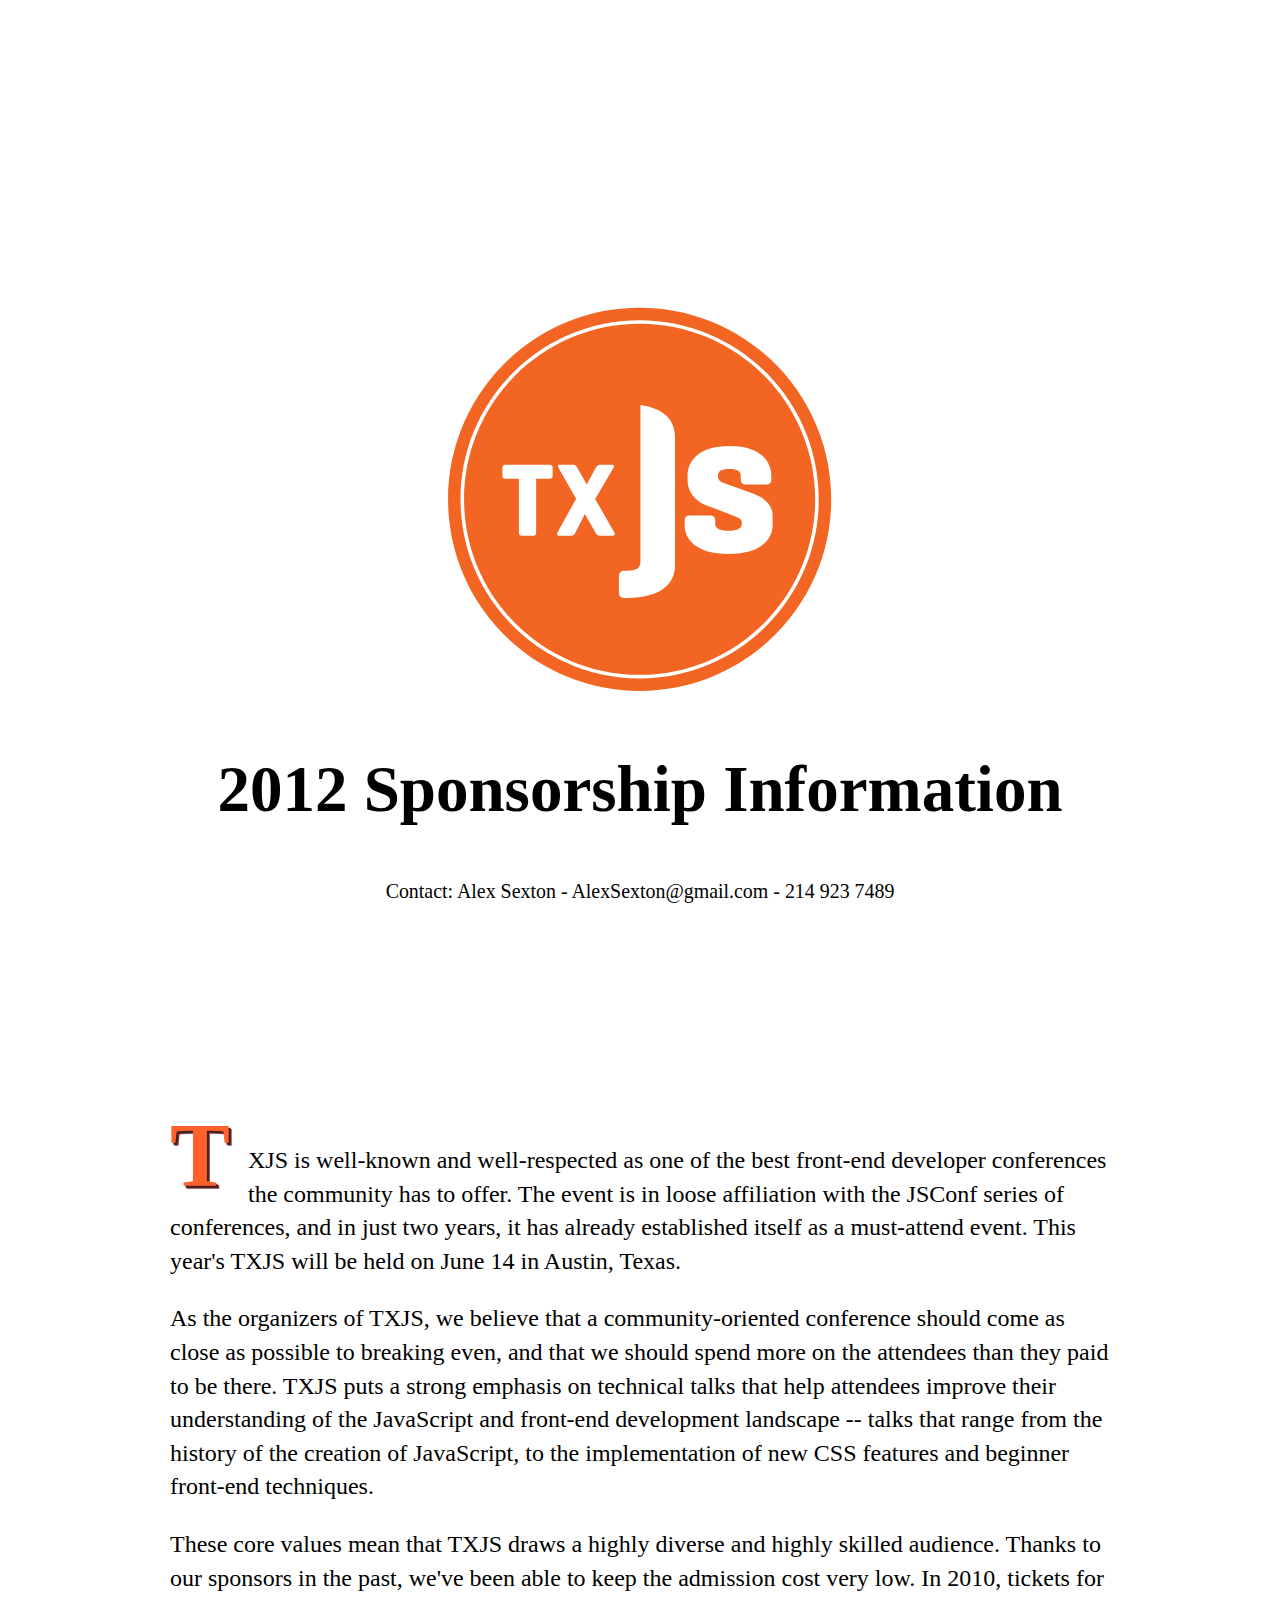
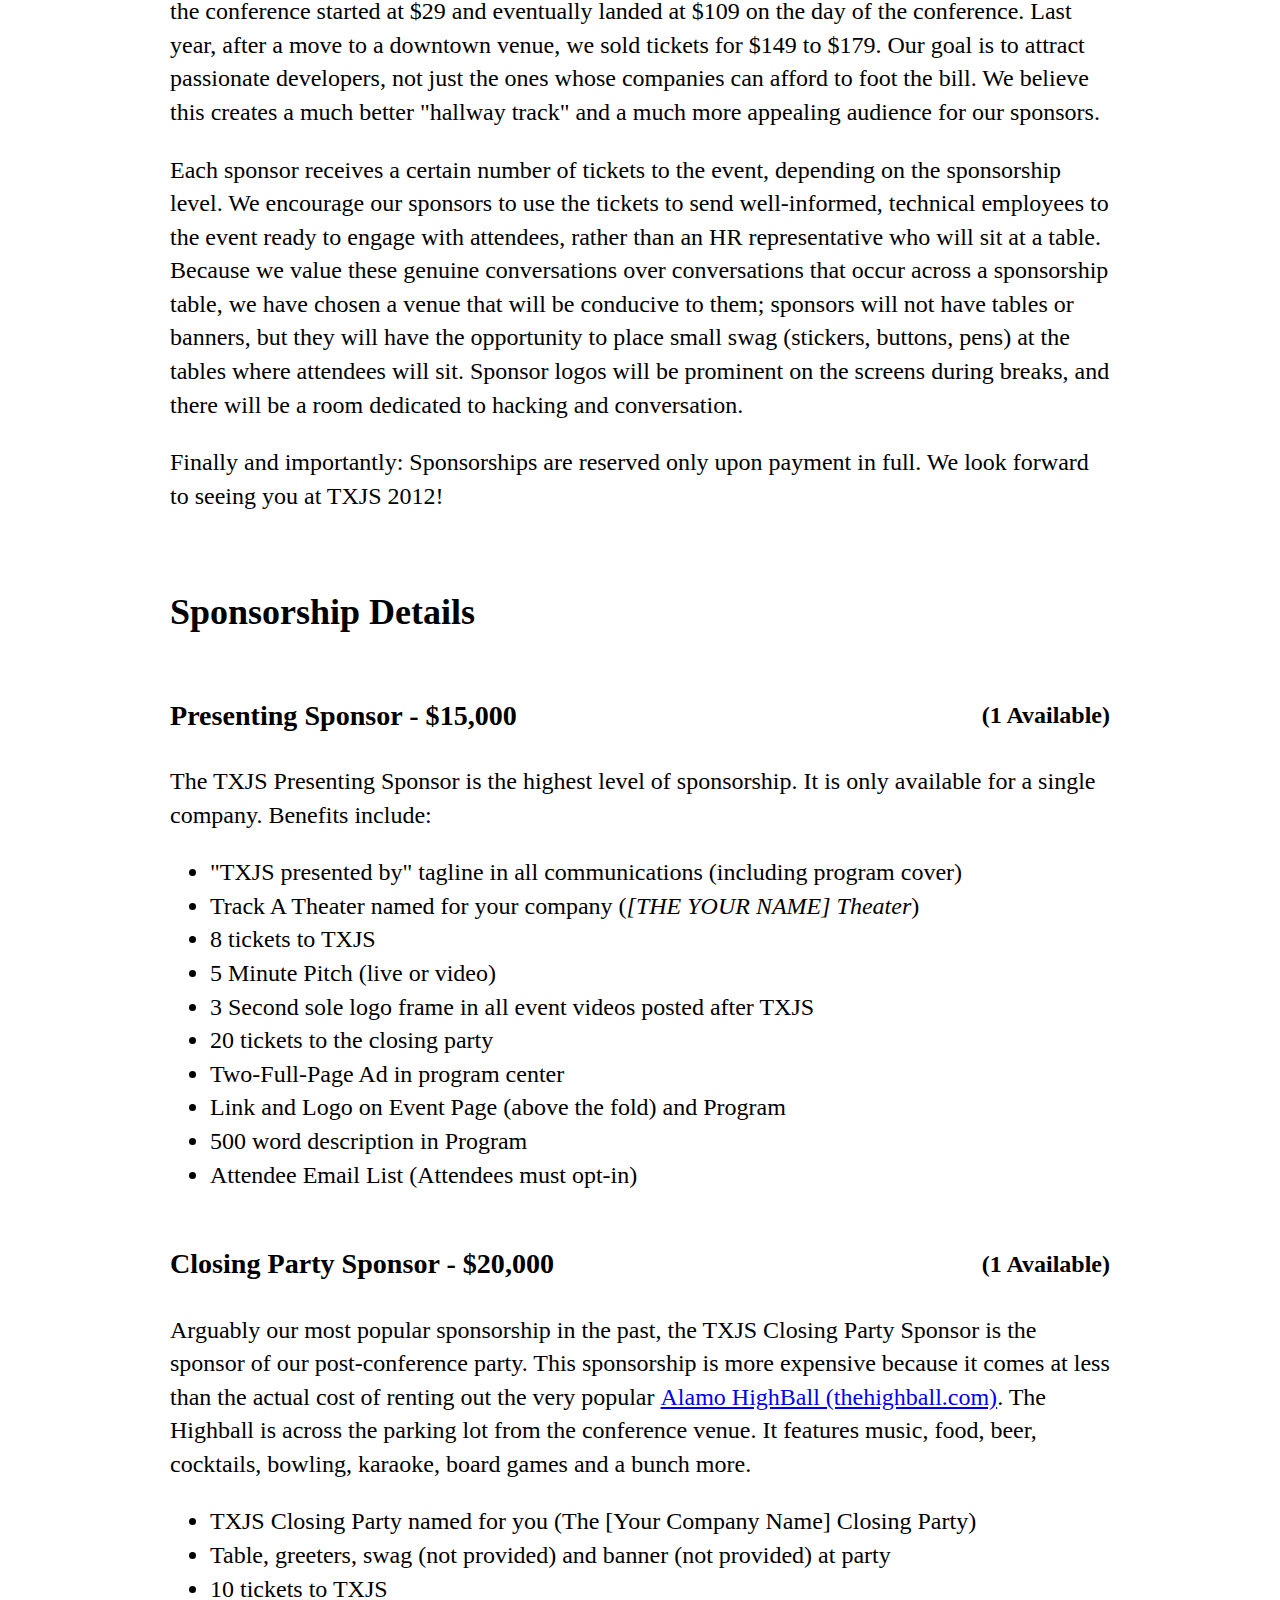
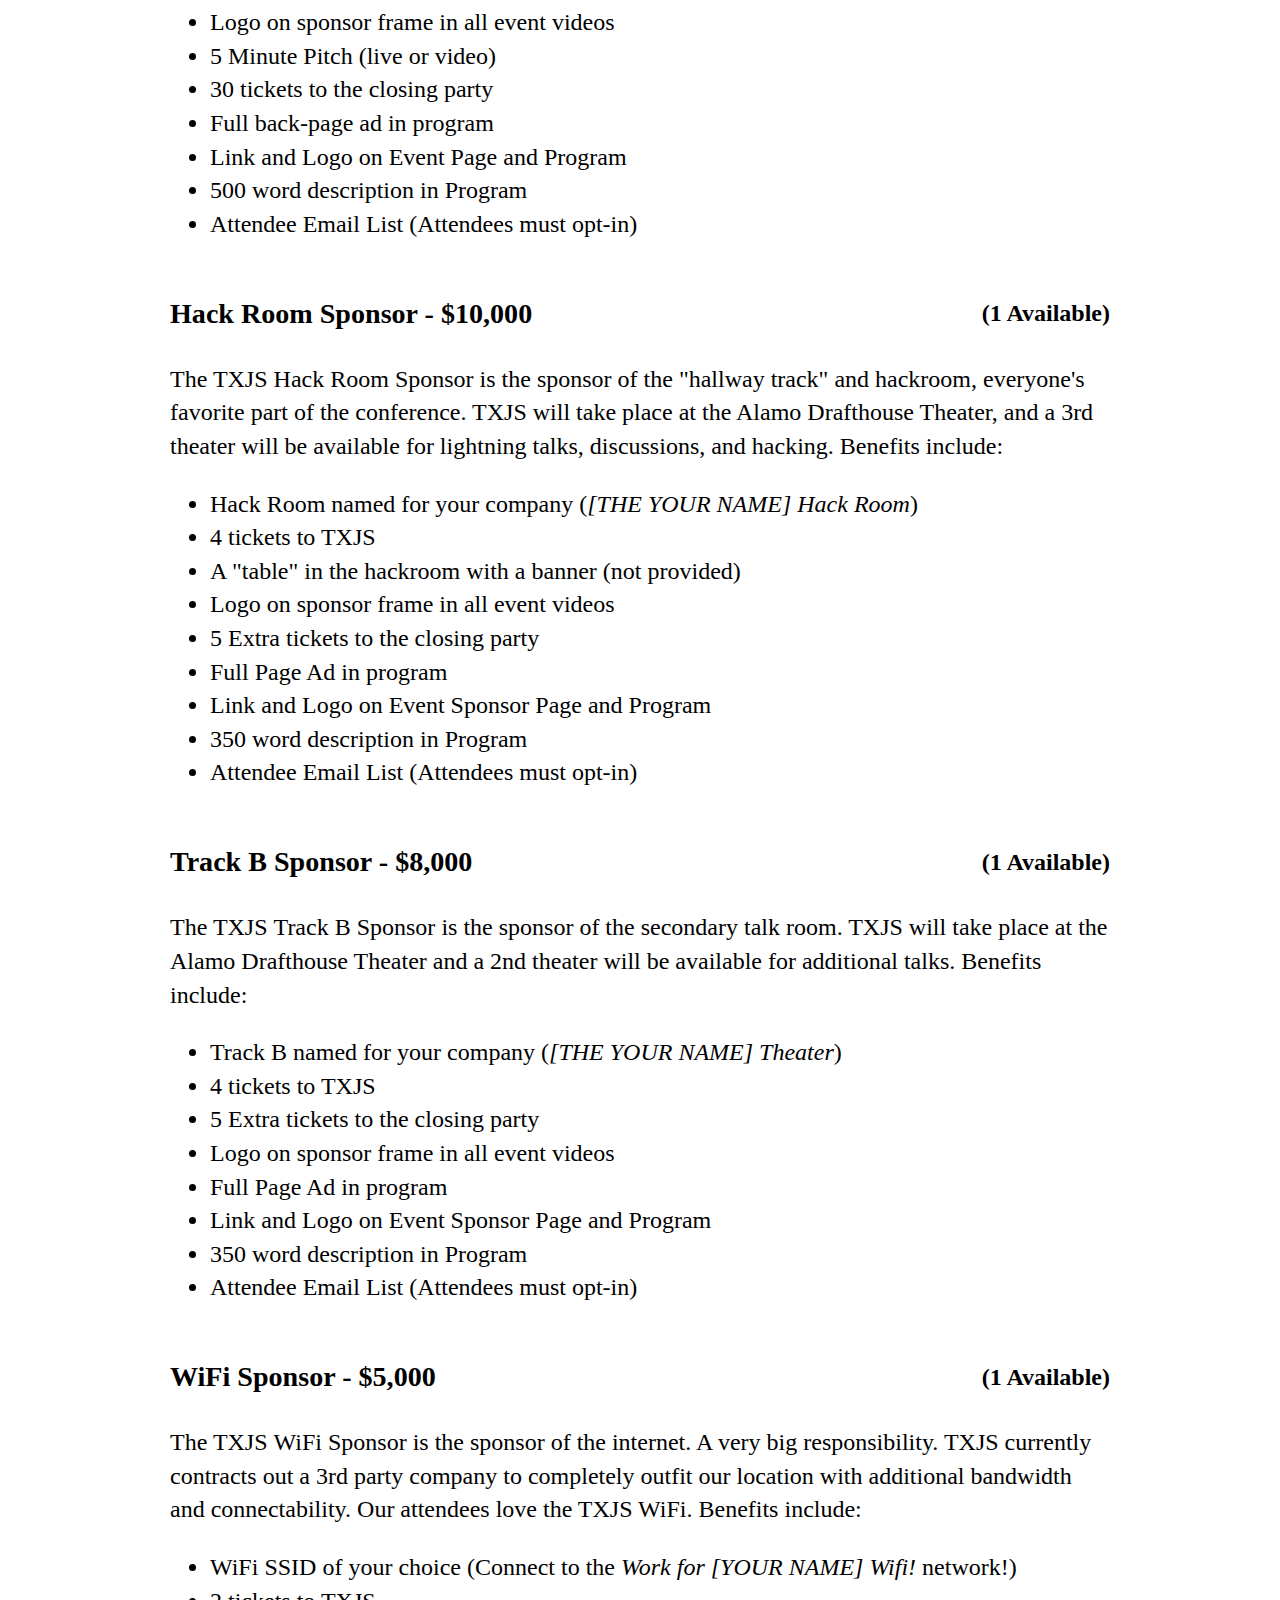
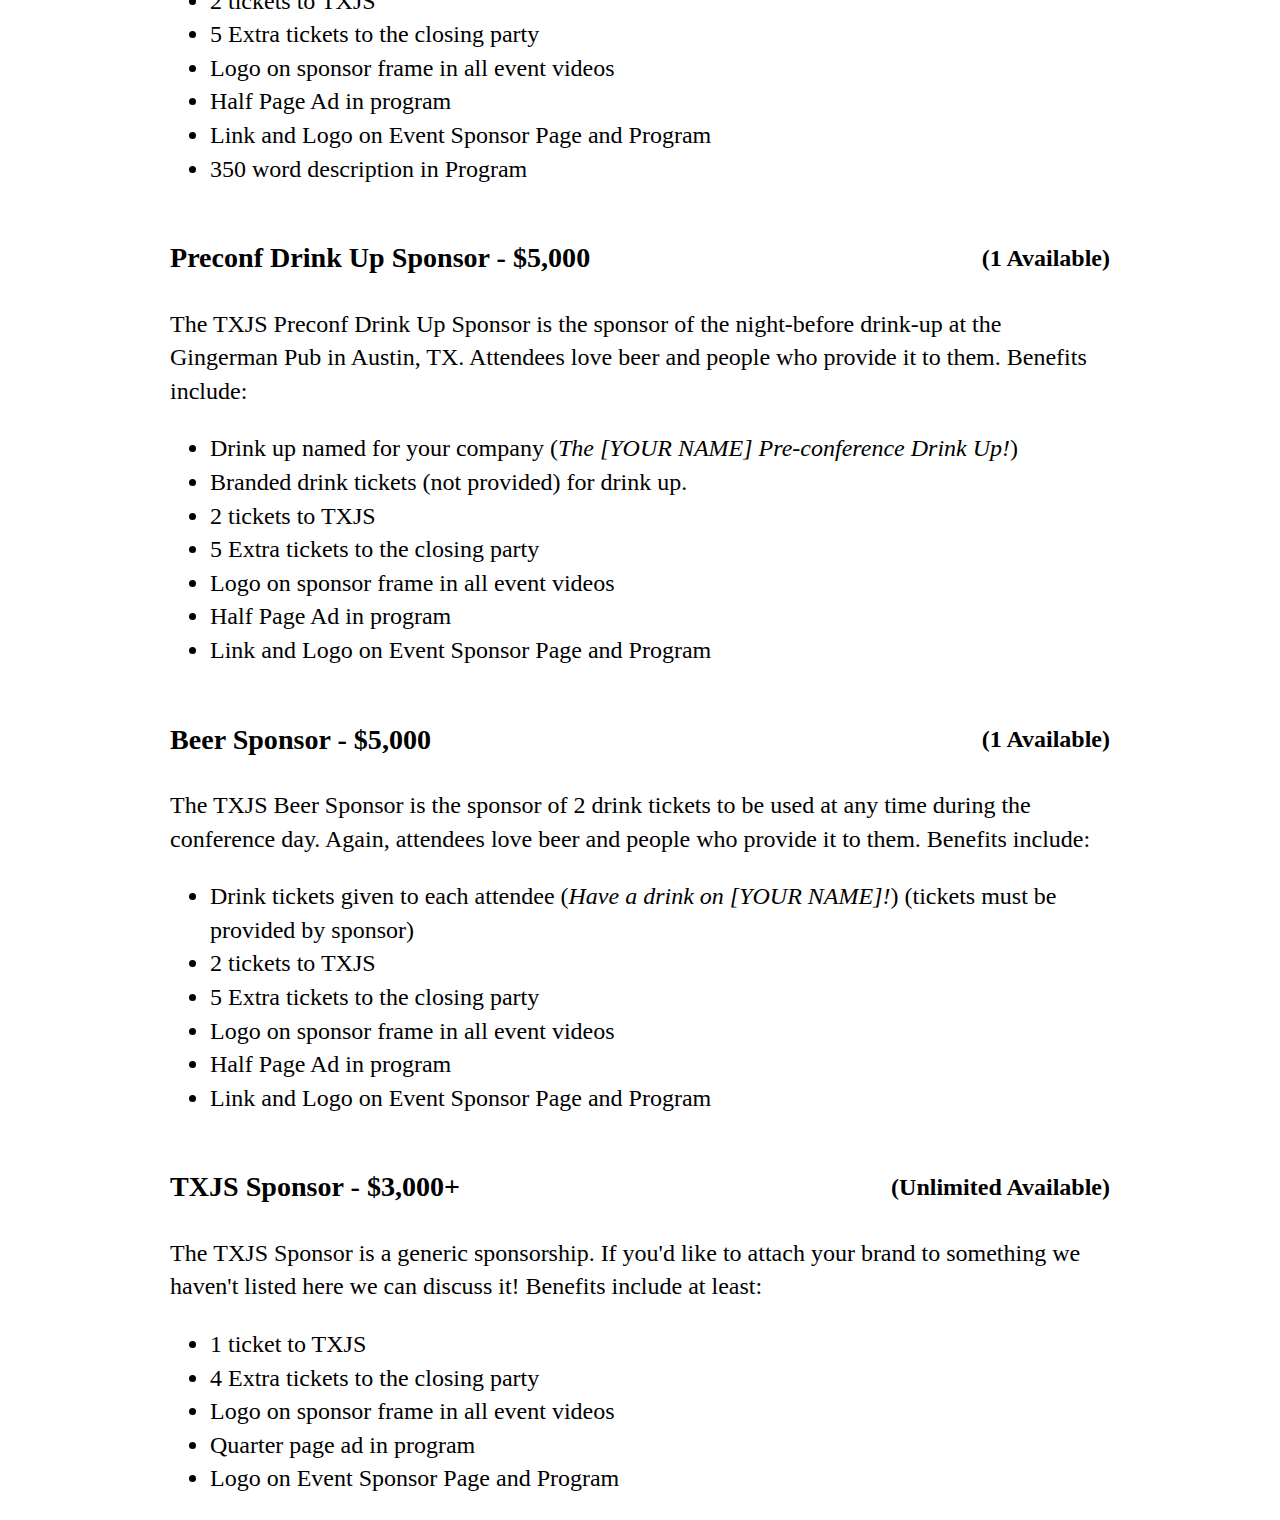
==== commit b4f01c08: "saying all the same things except different" ====
--- a/sponsordoc/index.html
+++ b/sponsordoc/index.html
@@ -113,33 +113,60 @@
     </div>
     <div id="top" class="pbr">
       <p id="firstp">
-      The Texas JavaScript Conference (TXJS) is one of the most well-known and well-respected Front-End Developer conferences
-      among the members of the JavaScript Community. The event is in loose affiliation with the JSConf series of conferences and is gaining
-      popularity as another must-attend conference. This year's TXJS is a one-day event, taking place on <b>June 14, 2012</b>.
+
+      TXJS is well-known and well-respected as one of the best front-end
+      developer conferences the community has to offer.  The event is in loose
+      affiliation with the JSConf series of conferences, and in just two years,
+      it has already established itself as a must-attend event. This year's
+      TXJS will be held on <b>June 14 in Austin, Texas</b>.</p>
+
+      <p>
+
+      As the organizers of TXJS, we believe that a community-oriented
+      conference should come as close as possible to breaking even, and that we
+      should spend more on the attendees than they paid to be there. TXJS
+      puts a strong emphasis on technical talks that help attendees improve their
+      understanding of the JavaScript and front-end development landscape --
+      talks that range from the history of the creation of JavaScript, to the
+      implementation of new CSS features and beginner front-end techniques.
+
       </p>
+
       <p>
-      Our core monetary philosophies at TXJS are that we should come as close as we can to breaking even &mdash; and that we should spend more
-      on the attendees than they paid to be there. We are a not-for-profit conference. TXJS has a large amount of highly technical 
-      talks ranging from the creation of JavaScript to the implementation of new CSS features and beginner front-end techniques. Because 
-      of these core values, we draw a highly diverse and highly skilled audience.
+
+      These core values mean that TXJS draws a highly diverse and highly
+      skilled audience.  Thanks to our sponsors in the past, we've been able to
+      keep the admission cost very low. In 2010, tickets for the conference
+      started at $29 and eventually landed at $109 on the day of the
+      conference. Last year, after a move to a downtown venue, we sold tickets
+      for $149 to $179. Our goal is to attract passionate developers, not just
+      the ones whose companies can afford to foot the bill. We believe this
+      creates a much better "hallway track" and a much more appealing
+      audience for our sponsors.
+
       </p>
+
       <p>
-      Thanks to our sponsors in the past, we've been able to keep the admission cost very low for TXJS events. In 2010
-      the tickets for the conference started at $29 and eventually landed at $109 on the day of the conference. Last year, after
-      a move to a downtown venue, we sold tickets for $149-$179. This is in stark contrast to other similar conferences in the
-      JavaScript and front-end space that charge upwards of $1300 for a 2-day event. Our goal is to attract passionate developers
-      rather than the ones who can have their company pay for their conference for them. We believe this creates a much better
-      "hallway track" and a much more applicable audience for our sponsors.
+
+      Each sponsor receives a certain number of tickets to the event, depending
+      on the sponsorship level. We encourage our sponsors to use the tickets to
+      send well-informed, technical employees to the event ready to engage with
+      attendees, rather than an HR representative who will sit at a table.
+      Because we value these genuine conversations over conversations that
+      occur across a sponsorship table, we have chosen a venue that will be
+      conducive to them; sponsors will not have tables or banners, but they
+      will have the opportunity to place small swag (stickers, buttons, pens)
+      at the tables where attendees will sit. Sponsor logos will be prominent
+      on the screens during breaks, and there will be a room dedicated to hacking
+      and conversation.
+
       </p>
+
       <p>
-      Unlike many events, in our venue there is not a common area that people walk through regularly. For this reason, we are deciding
-      to not do tables and bags this year. All sponsors will be allowed to enter the venue early to place small swag (stickers, buttons, pens)
-      on the tables where the attendees will sit. Rather than having banners in the hallway (we don't think anyone would see them), we will put
-      all sponsor logos on the idle screens between talks. We find that using your provided tickets to send well-informed technical employees 
-      (usually wearing company gear) to the conference is a better way to engage the attendees than sending HR employees to a table in the hall (we promise).
-      </p>
-      <p>
-      All sponsorships are reserved only upon payment
+
+      Finally and importantly: Sponsorships are reserved only upon payment in
+      full. We look forward to seeing you at TXJS 2012!
+
       </p>
     </div>
     <div id="types" class="pbr">
@@ -212,8 +239,8 @@
         <h3>Track B Sponsor - $8,000</h3>
         <h4>(1 Available)</h4>
 
-        <p>The TXJS <strong>Track B Sponsor</strong> is the sponsor of the secondary talk room. TXJS 
-        will take place at the Alamo Drafthouse Theater and a 2nd theater will be available for 
+        <p>The TXJS <strong>Track B Sponsor</strong> is the sponsor of the secondary talk room. TXJS
+        will take place at the Alamo Drafthouse Theater and a 2nd theater will be available for
         additional talks. Benefits include:</p>
         <ul>
           <li>Track B named for your company (<em>[THE YOUR NAME] Theater</em>)</li>
